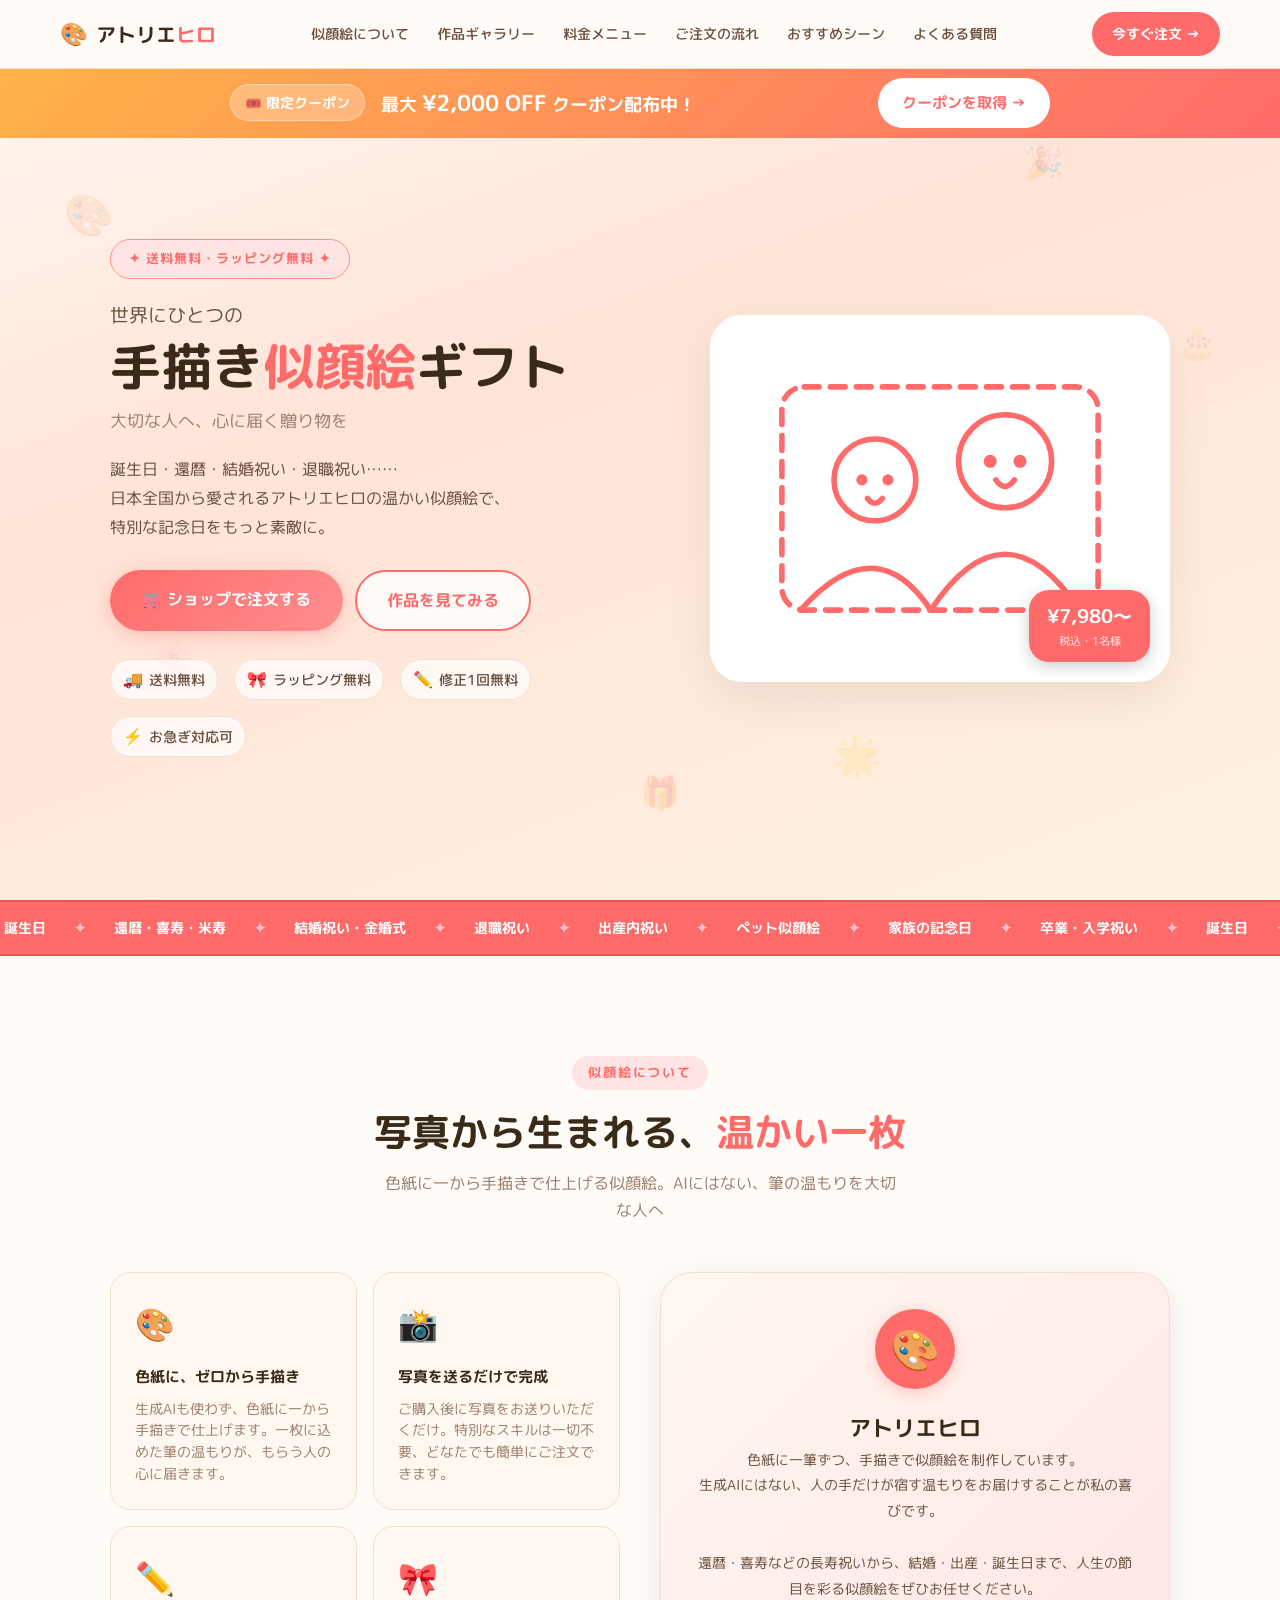
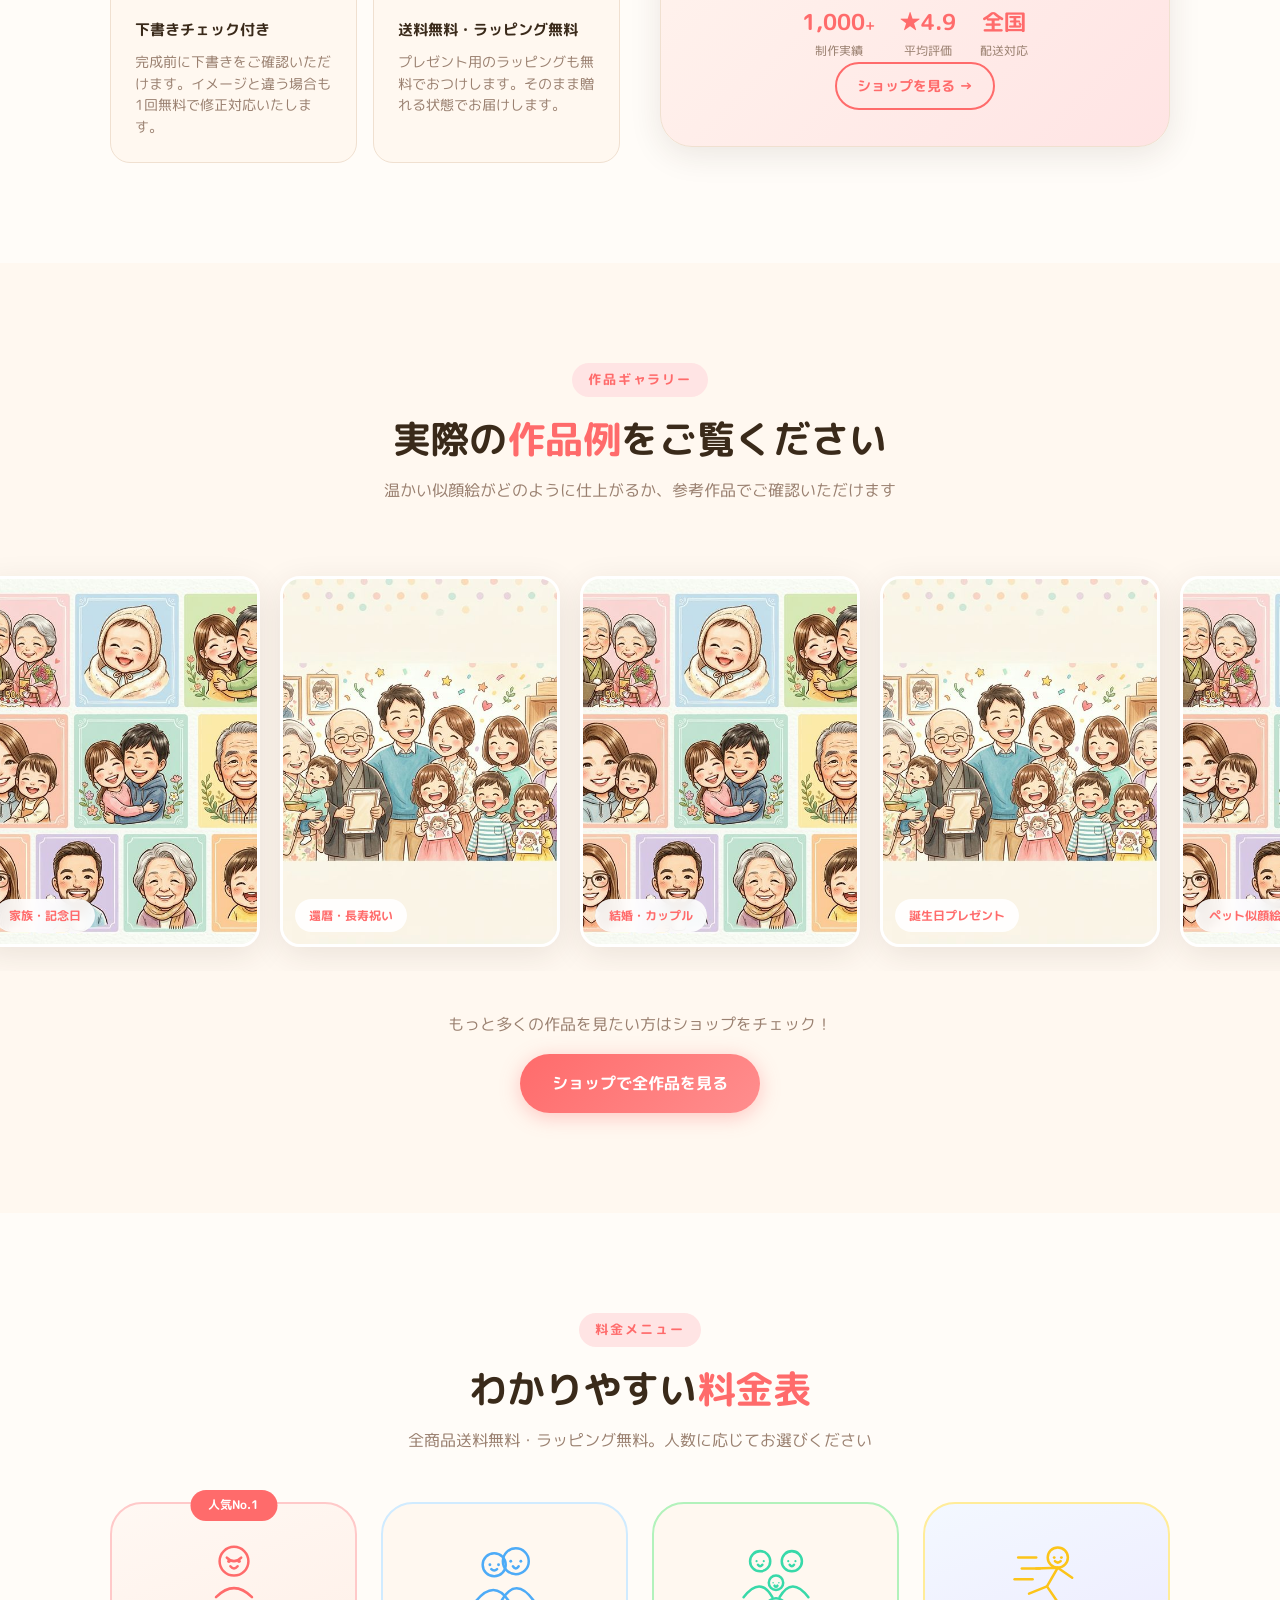
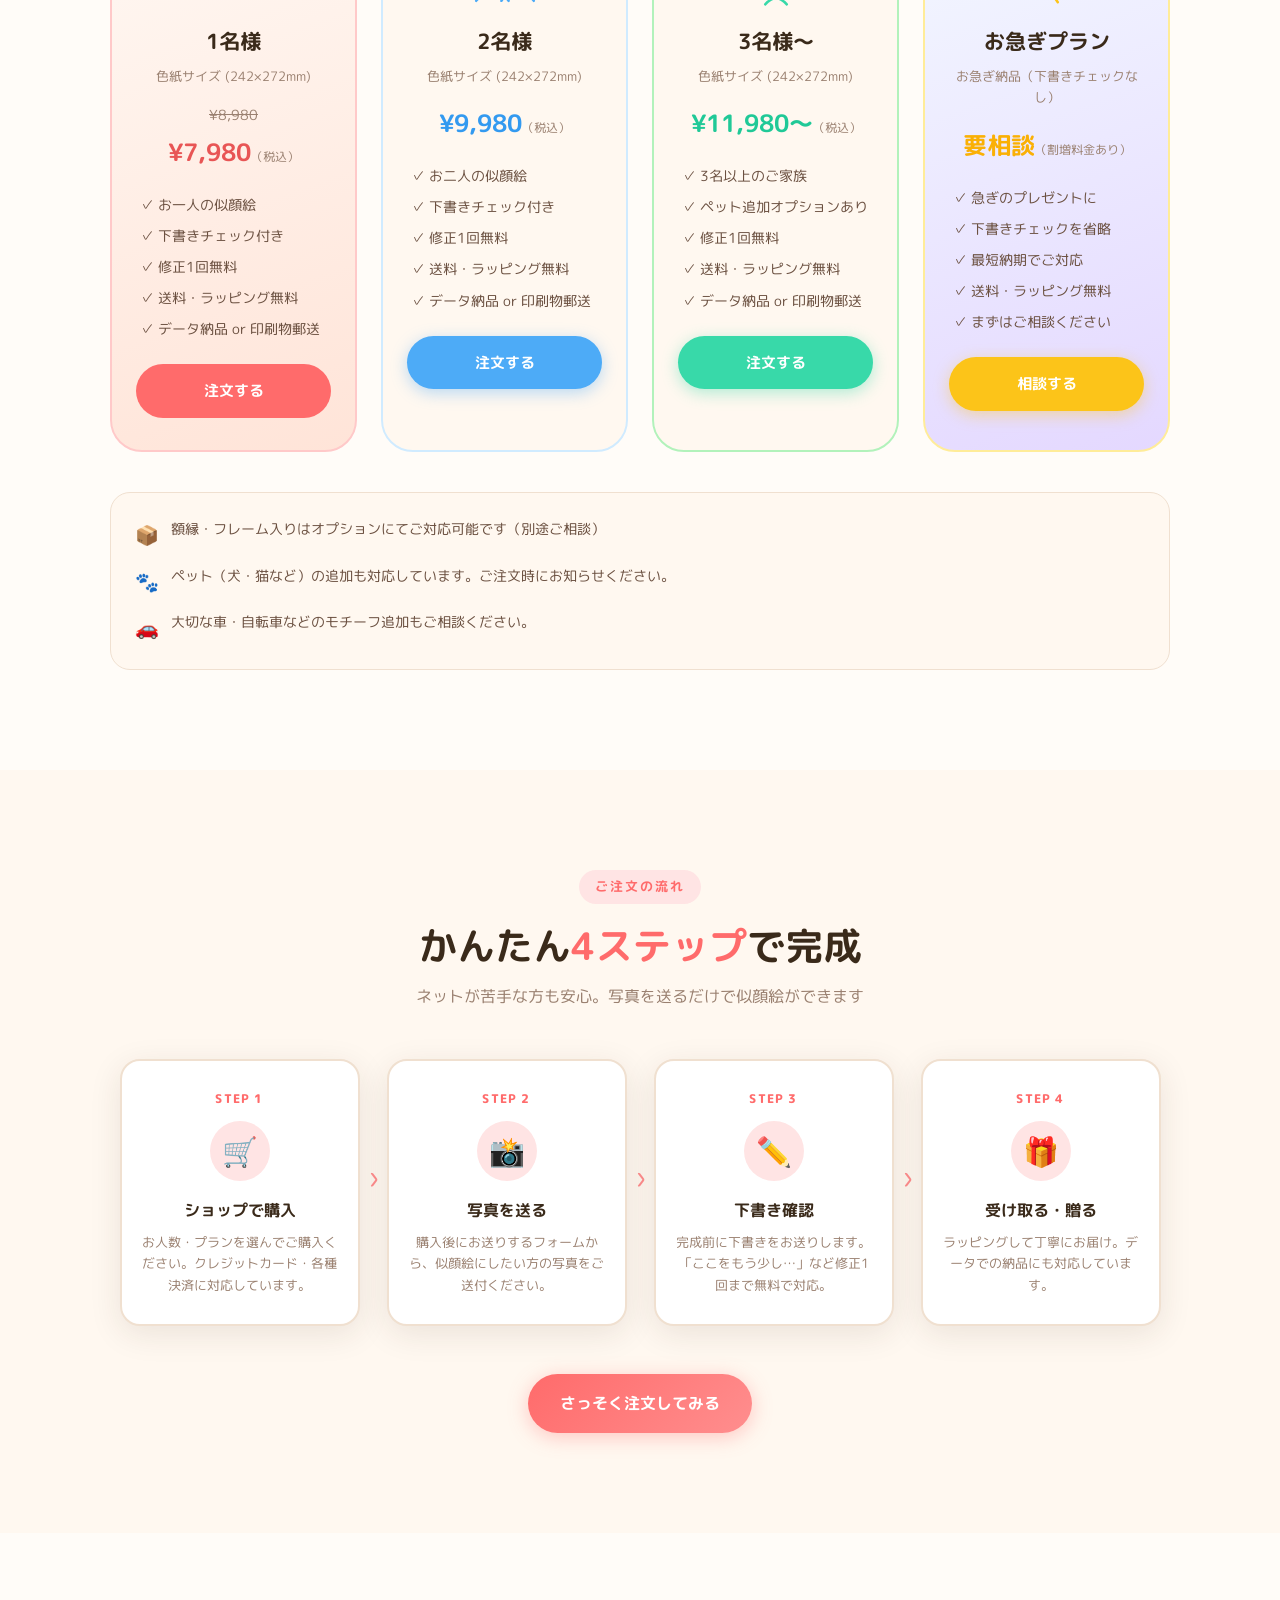
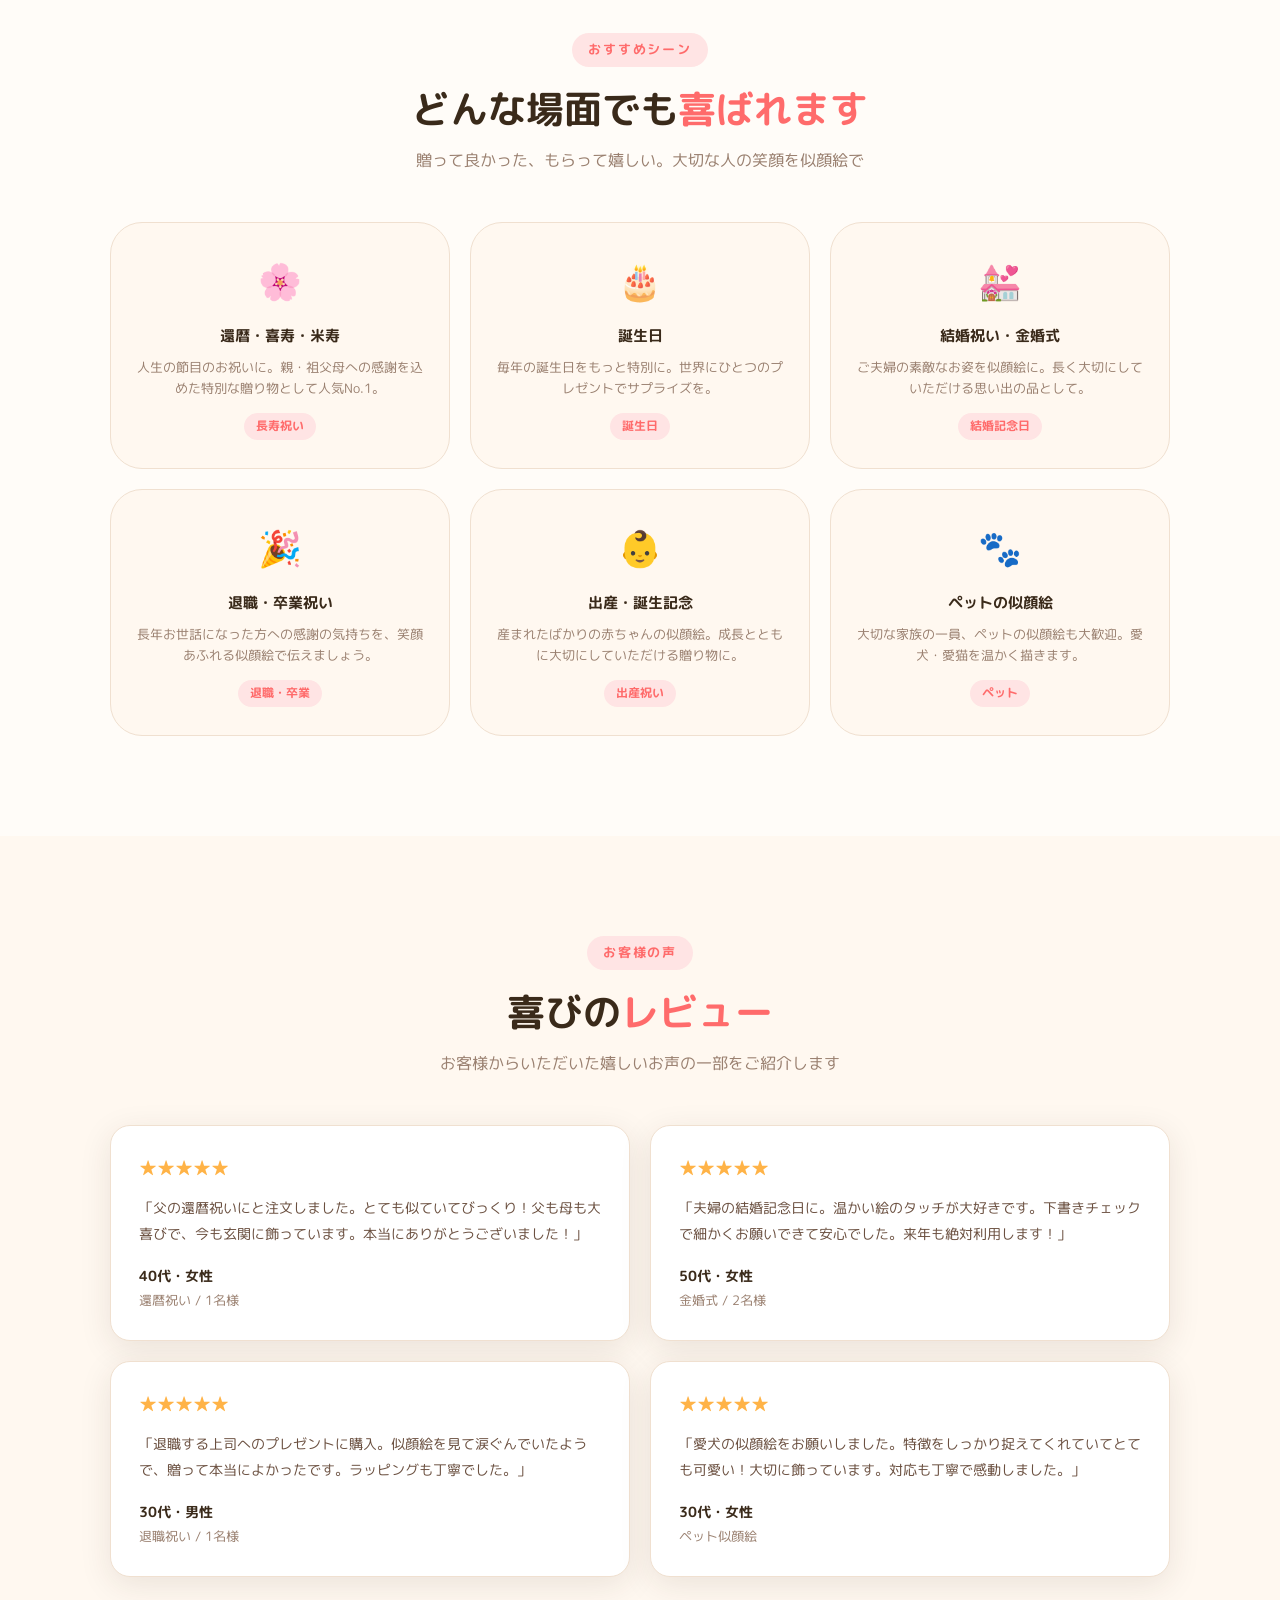
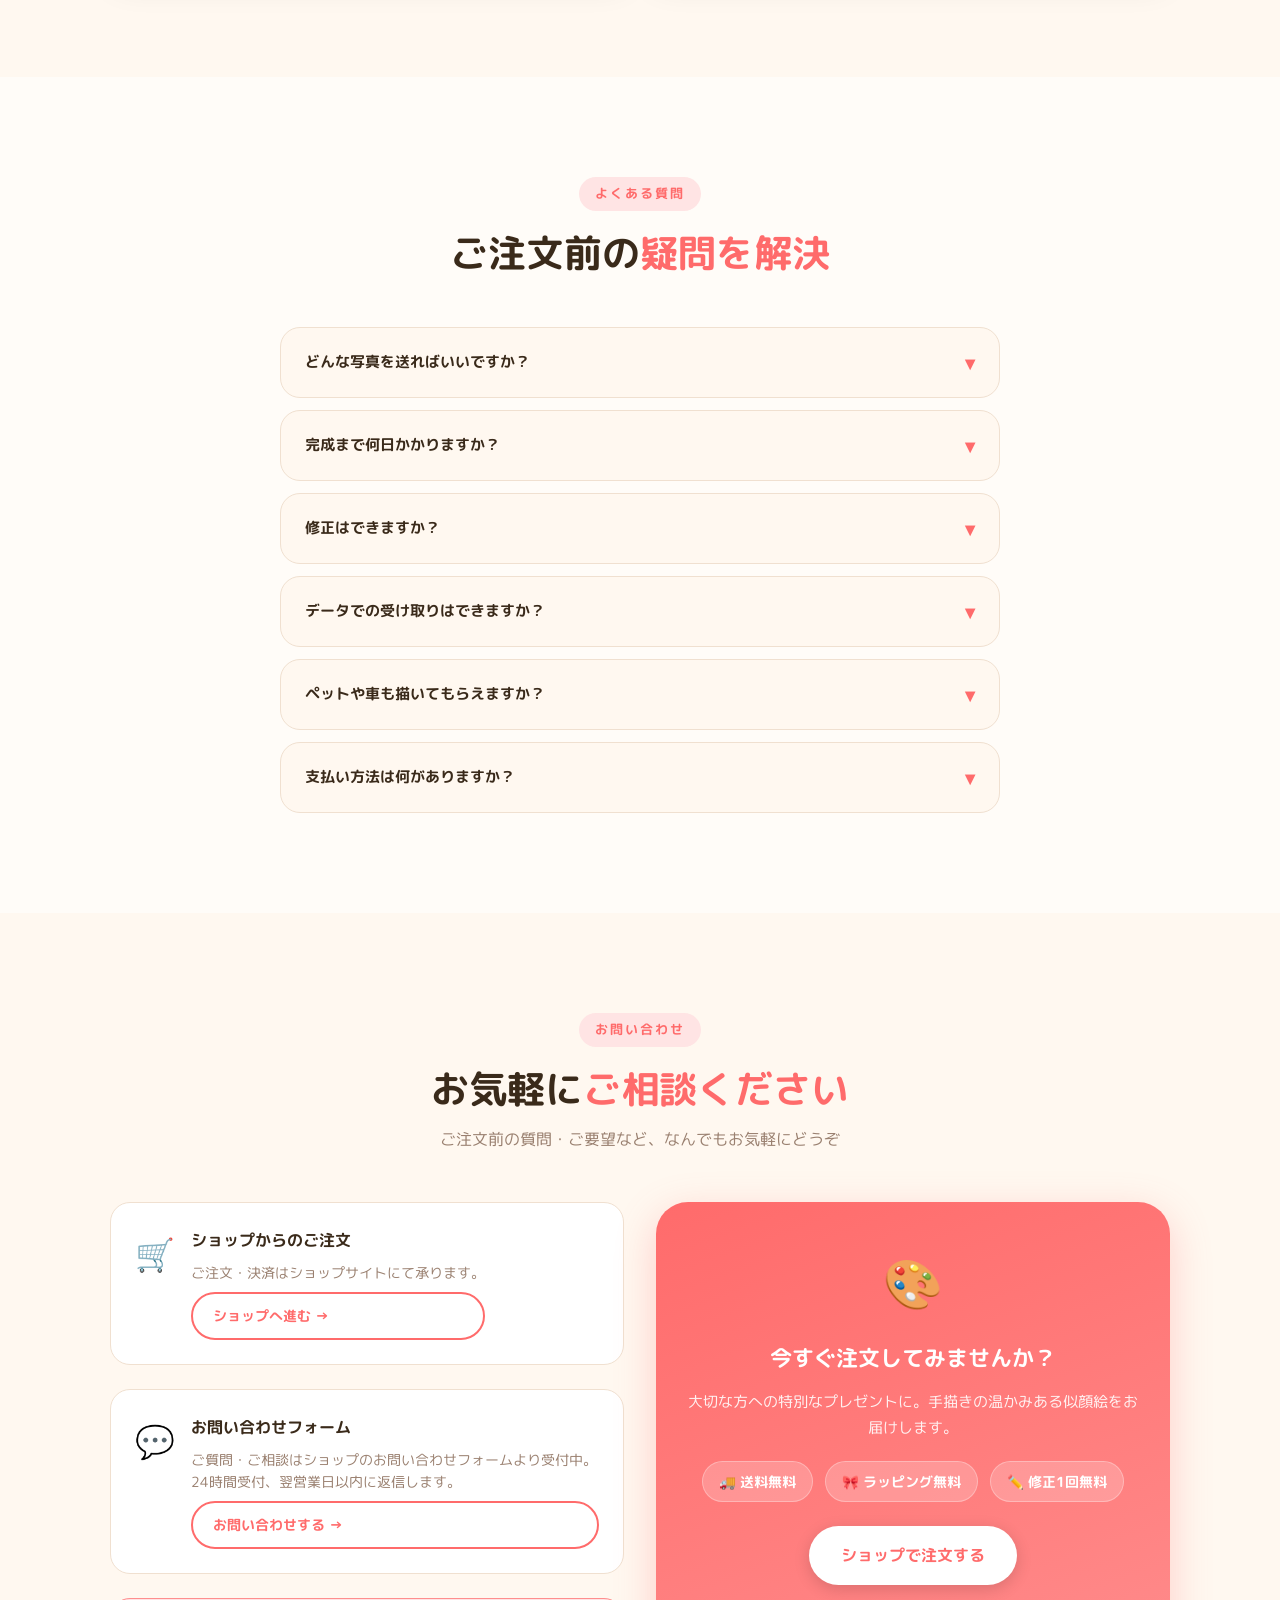
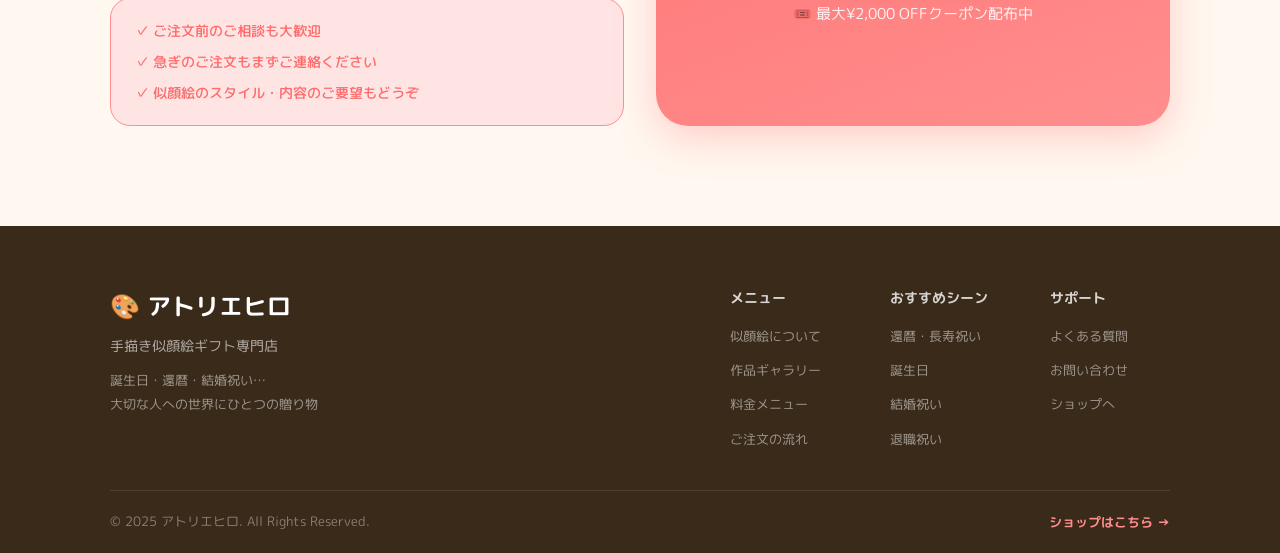
==== index.html @ fe124913 "Add files via upload" ====
<!DOCTYPE html>
<html lang="ja">

<head>
    <meta charset="UTF-8" />
    <meta name="viewport" content="width=device-width, initial-scale=1.0" />
    <title>アトリエヒロ | 似顔絵ギフト専門店 — 誕生日・還暦・結婚祝いに</title>
    <meta name="description"
        content="アトリエヒロは、色紙に一から手描きで仕上げる似顔絵専門店です。生成AIにはない筆の温もりを込めたオーダーメイド作品を。誕生日・還暦・結婚祝い・退職祝いなど大切な方への贈り物に。送料無料・ラッピング無料。" />
    <meta name="keywords" content="似顔絵,ギフト,プレゼント,誕生日,還暦,結婚祝い,退職祝い,オーダーメイド,アトリエヒロ" />
    <link rel="preconnect" href="https://fonts.googleapis.com" />
    <link rel="preconnect" href="https://fonts.gstatic.com" crossorigin />
    <link
        href="https://fonts.googleapis.com/css2?family=M+PLUS+Rounded+1c:wght@300;400;500;700;800&display=swap"
        rel="stylesheet" />
    <link rel="stylesheet" href="style.css" />
</head>

<body>

    <!-- ===== LOADING ===== -->
    <div class="loading-screen" id="loadingScreen">
        <div class="loading-inner">
            <div class="loading-icon">🎨</div>
            <div class="loading-title">アトリエヒロ</div>
            <div class="loading-bar-wrap">
                <div class="loading-bar-fill" id="loadingFill"></div>
            </div>
        </div>
    </div>

    <!-- ===== HEADER ===== -->
    <header class="site-header" id="siteHeader">
        <div class="header-inner">
            <a href="#top" class="logo">
                <span class="logo-icon">🎨</span>
                <span class="logo-text">アトリエ<span class="logo-accent">ヒロ</span></span>
            </a>
            <nav class="nav-links" id="navLinks">
                <a href="#about" class="nav-link">似顔絵について</a>
                <a href="#samples" class="nav-link">作品ギャラリー</a>
                <a href="#menu" class="nav-link">料金メニュー</a>
                <a href="#flow" class="nav-link">ご注文の流れ</a>
                <a href="#occasions" class="nav-link">おすすめシーン</a>
                <a href="#faq" class="nav-link">よくある質問</a>
            </nav>
            <a href="https://atelierstore.theshop.jp/" class="header-order-btn" target="_blank" rel="noopener">
                今すぐ注文 →
            </a>
            <button class="hamburger" id="hamburger" aria-label="メニューを開く">
                <span></span><span></span><span></span>
            </button>
        </div>
    </header>

    <!-- ===== COUPON BANNER ===== -->
    <div class="coupon-banner">
        <div class="coupon-inner">
            <div class="coupon-left">
                <span class="coupon-tag">🎟️ 限定クーポン</span>
                <span class="coupon-text">最大 <strong>¥2,000 OFF</strong><span class="coupon-pc"> クーポン配布中！</span></span>
            </div>
            <a href="https://atelierstore.theshop.jp/" class="coupon-btn" target="_blank" rel="noopener">クーポンを取得 →</a>
        </div>
    </div>

    <!-- MOBILE MENU -->
    <div class="mobile-menu" id="mobileMenu">
        <button class="mobile-close" id="mobileClose" aria-label="メニューを閉じる">✕</button>
        <nav class="mobile-nav">
            <a href="#about" class="mobile-nav-link">似顔絵について</a>
            <a href="#samples" class="mobile-nav-link">作品ギャラリー</a>
            <a href="#menu" class="mobile-nav-link">料金メニュー</a>
            <a href="#flow" class="mobile-nav-link">ご注文の流れ</a>
            <a href="#occasions" class="mobile-nav-link">おすすめシーン</a>
            <a href="#faq" class="mobile-nav-link">よくある質問</a>
        </nav>
        <a href="https://atelierstore.theshop.jp/" class="mobile-order-btn" target="_blank">🛒 今すぐ注文する</a>
    </div>

    <!-- ===== HERO ===== -->
    <section class="hero" id="top">
        <div class="hero-bg-art" aria-hidden="true">
            <span class="bubble b1">🎨</span>
            <span class="bubble b2">🌸</span>
            <span class="bubble b3">🎉</span>
            <span class="bubble b4">⭐</span>
            <span class="bubble b5">🎁</span>
            <span class="bubble b6">💕</span>
            <span class="bubble b7">🌟</span>
            <span class="bubble b8">🎂</span>
        </div>
        <div class="hero-content">
            <div class="hero-badge animate-in" style="--delay:0.1s">✦ 送料無料・ラッピング無料 ✦</div>
            <h1 class="hero-title animate-in" style="--delay:0.2s">
                <span class="hero-title-sub">世界にひとつの</span>
                <span class="hero-title-main">手描き<em>似顔絵</em>ギフト</span>
                <span class="hero-title-tag">大切な人へ、心に届く贈り物を</span>
            </h1>
            <p class="hero-desc animate-in" style="--delay:0.35s">
                誕生日・還暦・結婚祝い・退職祝い……<br />
                日本全国から愛されるアトリエヒロの温かい似顔絵で、<br class="pc-only" />
                特別な記念日をもっと素敵に。
            </p>
            <div class="hero-ctas animate-in" style="--delay:0.45s">
                <a href="https://atelierstore.theshop.jp/" class="btn-main" target="_blank" rel="noopener">
                    🛒 ショップで注文する
                </a>
                <a href="#samples" class="btn-sub">作品を見てみる</a>
            </div>
            <div class="hero-trust animate-in" style="--delay:0.55s">
                <div class="trust-item">
                    <span class="trust-icon">🚚</span>
                    <span>送料無料</span>
                </div>
                <div class="trust-item">
                    <span class="trust-icon">🎀</span>
                    <span>ラッピング無料</span>
                </div>
                <div class="trust-item">
                    <span class="trust-icon">✏️</span>
                    <span>修正1回無料</span>
                </div>
                <div class="trust-item">
                    <span class="trust-icon">⚡</span>
                    <span>お急ぎ対応可</span>
                </div>
            </div>
        </div>
        <div class="hero-image animate-in" style="--delay:0.3s">
            <div class="hero-img-frame"
                style="background:#fff; border-radius:32px; padding:40px; box-shadow:0 16px 48px rgba(0,0,0,0.08); display:flex; align-items:center; justify-content:center; color:#FF6B6B;">
                <svg viewBox="0 0 200 150" class="line-art" style="width:100%; height:auto; stroke-width:3;">
                    <rect x="15" y="15" width="170" height="120" rx="12" stroke-dasharray="8 6" fill="none" />
                    <circle cx="65" cy="65" r="22" />
                    <path d="M 25 135 Q 65 90 95 135" />
                    <circle cx="58" cy="65" r="3" fill="currentColor" stroke="none" />
                    <circle cx="72" cy="65" r="3" fill="currentColor" stroke="none" />
                    <path d="M 61 75 Q 65 80 69 75" />
                    <circle cx="135" cy="55" r="25" />
                    <path d="M 95 135 Q 135 75 175 135" />
                    <circle cx="127" cy="55" r="3.5" fill="currentColor" stroke="none" />
                    <circle cx="143" cy="55" r="3.5" fill="currentColor" stroke="none" />
                    <path d="M 130 65 Q 135 72 140 65" />
                </svg>
                <div class="hero-img-badge">
                    <span class="badge-num">¥7,980〜</span>
                    <span class="badge-txt">税込・1名様</span>
                </div>
            </div>
        </div>
    </section>

    <!-- ===== SCROLL TICKER ===== -->
    <div class="ticker-wrap" aria-hidden="true">
        <div class="ticker-track">
            <span>誕生日</span><span class="sep">✦</span>
            <span>還暦・喜寿・米寿</span><span class="sep">✦</span>
            <span>結婚祝い・金婚式</span><span class="sep">✦</span>
            <span>退職祝い</span><span class="sep">✦</span>
            <span>出産内祝い</span><span class="sep">✦</span>
            <span>ペット似顔絵</span><span class="sep">✦</span>
            <span>家族の記念日</span><span class="sep">✦</span>
            <span>卒業・入学祝い</span><span class="sep">✦</span>
            <span>誕生日</span><span class="sep">✦</span>
            <span>還暦・喜寿・米寿</span><span class="sep">✦</span>
            <span>結婚祝い・金婚式</span><span class="sep">✦</span>
            <span>退職祝い</span><span class="sep">✦</span>
            <span>出産内祝い</span><span class="sep">✦</span>
            <span>ペット似顔絵</span><span class="sep">✦</span>
            <span>家族の記念日</span><span class="sep">✦</span>
            <span>卒業・入学祝い</span><span class="sep">✦</span>
        </div>
    </div>

    <!-- ===== ABOUT ===== -->
    <section class="about-section" id="about">
        <div class="container">
            <div class="section-header" data-reveal>
                <div class="section-label">似顔絵について</div>
                <h2 class="section-title">写真から生まれる、<br class="sp-br"><em>温かい一枚</em></h2>
                <p class="section-sub">色紙に一から手描きで仕上げる似顔絵。AIにはない、筆の温もりを大切な人へ</p>
            </div>
            <div class="about-grid">
                <div class="about-features" data-reveal>
                    <div class="feature-card">
                        <div class="feature-icon-wrap">🎨</div>
                        <h3>色紙に、ゼロから手描き</h3>
                        <p>生成AIも使わず、色紙に一から手描きで仕上げます。一枚に込めた筆の温もりが、もらう人の心に届きます。</p>
                    </div>
                    <div class="feature-card">
                        <div class="feature-icon-wrap">📸</div>
                        <h3>写真を送るだけで完成</h3>
                        <p>ご購入後に写真をお送りいただくだけ。特別なスキルは一切不要、どなたでも簡単にご注文できます。</p>
                    </div>
                    <div class="feature-card">
                        <div class="feature-icon-wrap">✏️</div>
                        <h3>下書きチェック付き</h3>
                        <p>完成前に下書きをご確認いただけます。イメージと違う場合も1回無料で修正対応いたします。</p>
                    </div>
                    <div class="feature-card">
                        <div class="feature-icon-wrap">🎀</div>
                        <h3>送料無料・ラッピング無料</h3>
                        <p>プレゼント用のラッピングも無料でおつけします。そのまま贈れる状態でお届けします。</p>
                    </div>
                </div>
                <div class="about-artist" data-reveal>
                    <div class="artist-card">
                        <div class="artist-avatar">🎨</div>
                        <div class="artist-info">
                            <h3 class="artist-name">アトリエヒロ</h3>
                            <p class="artist-desc">
                                色紙に一筆ずつ、手描きで似顔絵を制作しています。<br>
                                生成AIにはない、人の手だけが宿す温もりをお届けすることが私の喜びです。<br><br>
                                還暦・喜寿などの長寿祝いから、結婚・出産・誕生日まで、人生の節目を彩る似顔絵をぜひお任せください。
                            </p>
                            <div class="artist-stats">
                                <div class="astat">
                                    <span class="astat-n">1,000<small>+</small></span>
                                    <span class="astat-l">制作実績</span>
                                </div>
                                <div class="astat">
                                    <span class="astat-n">★4.9</span>
                                    <span class="astat-l">平均評価</span>
                                </div>
                                <div class="astat">
                                    <span class="astat-n">全国</span>
                                    <span class="astat-l">配送対応</span>
                                </div>
                            </div>
                            <a href="https://atelierstore.theshop.jp/" class="btn-outline" target="_blank"
                                rel="noopener">ショップを見る →</a>
                        </div>
                    </div>
                </div>
            </div>
        </div>
    </section>

    <!-- ===== GALLERY / SAMPLES ===== -->
    <section class="samples-section" id="samples">
        <div class="container">
            <div class="section-header" data-reveal>
                <div class="section-label">作品ギャラリー</div>
                <h2 class="section-title">実際の<em>作品例</em>をご覧ください</h2>
                <p class="section-sub">温かい似顔絵がどのように仕上がるか、参考作品でご確認いただけます</p>
            </div>
        </div>
        <div class="gallery-scroll-wrap">
            <div class="gallery-scroll" id="galleryScroll">
                <div class="gallery-card">
                    <img src="portrait_samples.png" alt="似顔絵作品例 – ご家族" loading="lazy" />
                    <div class="gallery-tag">家族・記念日</div>
                </div>
                <div class="gallery-card">
                    <img src="hero_img.png" alt="似顔絵作品例 – 長寿祝い" loading="lazy" />
                    <div class="gallery-tag">還暦・長寿祝い</div>
                </div>
                <div class="gallery-card">
                    <img src="portrait_samples.png" alt="似顔絵作品例 – カップル" loading="lazy" />
                    <div class="gallery-tag">結婚・カップル</div>
                </div>
                <div class="gallery-card">
                    <img src="hero_img.png" alt="似顔絵作品例 – 誕生日" loading="lazy" />
                    <div class="gallery-tag">誕生日プレゼント</div>
                </div>
                <div class="gallery-card">
                    <img src="portrait_samples.png" alt="似顔絵作品例 – ペット" loading="lazy" />
                    <div class="gallery-tag">ペット似顔絵</div>
                </div>
            </div>
        </div>
        <div class="gallery-cta" data-reveal>
            <p>もっと多くの作品を見たい方はショップをチェック！</p>
            <a href="https://atelierstore.theshop.jp/" class="btn-main" target="_blank" rel="noopener">ショップで全作品を見る</a>
        </div>
    </section>

    <!-- ===== MENU / PRICING ===== -->
    <section class="menu-section" id="menu">
        <div class="container">
            <div class="section-header" data-reveal>
                <div class="section-label">料金メニュー</div>
                <h2 class="section-title">わかりやすい<em>料金表</em></h2>
                <p class="section-sub">全商品送料無料・ラッピング無料。人数に応じてお選びください</p>
            </div>

            <div class="menu-grid" data-reveal>

                <div class="menu-card menu-card--popular menu-card--1">
                    <div class="menu-pop-badge">人気No.1</div>
                    <div class="menu-icon">
                        <svg viewBox="0 0 100 100" class="line-art">
                            <circle cx="50" cy="35" r="20" />
                            <path d="M 25 85 Q 50 60 75 85" />
                            <path d="M 40 30 Q 50 40 60 30" />
                            <circle cx="43" cy="35" r="2.5" fill="currentColor" stroke="none" />
                            <circle cx="57" cy="35" r="2.5" fill="currentColor" stroke="none" />
                            <path d="M 45 42 Q 50 48 55 42" />
                        </svg>
                    </div>
                    <h3 class="menu-title">1名様</h3>
                    <div class="menu-size">色紙サイズ (242×272mm)</div>
                    <div class="menu-price">
                        <span class="menu-price-regular">¥8,980</span>
                        <span class="menu-price-sale">¥7,980<small>（税込）</small></span>
                    </div>
                    <ul class="menu-list">
                        <li>✓ お一人の似顔絵</li>
                        <li>✓ 下書きチェック付き</li>
                        <li>✓ 修正1回無料</li>
                        <li>✓ 送料・ラッピング無料</li>
                        <li>✓ データ納品 or 印刷物郵送</li>
                    </ul>
                    <a href="https://atelierstore.theshop.jp/" class="btn-menu-order" target="_blank"
                        rel="noopener">注文する</a>
                </div>

                <div class="menu-card menu-card--2">
                    <div class="menu-icon">
                        <svg viewBox="0 0 100 100" class="line-art">
                            <circle cx="35" cy="40" r="16" />
                            <path d="M 10 90 Q 35 60 55 90" />
                            <circle cx="29" cy="40" r="2" fill="currentColor" stroke="none" />
                            <circle cx="41" cy="40" r="2" fill="currentColor" stroke="none" />
                            <path d="M 31 46 Q 35 50 39 46" />
                            <circle cx="65" cy="35" r="18" />
                            <path d="M 45 90 Q 65 55 90 90" />
                            <circle cx="58" cy="35" r="2" fill="currentColor" stroke="none" />
                            <circle cx="72" cy="35" r="2" fill="currentColor" stroke="none" />
                            <path d="M 61 42 Q 65 48 69 42" />
                        </svg>
                    </div>
                    <h3 class="menu-title">2名様</h3>
                    <div class="menu-size">色紙サイズ (242×272mm)</div>
                    <div class="menu-price">
                        <span class="menu-price-sale">¥9,980<small>（税込）</small></span>
                    </div>
                    <ul class="menu-list">
                        <li>✓ お二人の似顔絵</li>
                        <li>✓ 下書きチェック付き</li>
                        <li>✓ 修正1回無料</li>
                        <li>✓ 送料・ラッピング無料</li>
                        <li>✓ データ納品 or 印刷物郵送</li>
                    </ul>
                    <a href="https://atelierstore.theshop.jp/" class="btn-menu-order" target="_blank"
                        rel="noopener">注文する</a>
                </div>

                <div class="menu-card menu-card--3">
                    <div class="menu-icon">
                        <svg viewBox="0 0 100 100" class="line-art">
                            <circle cx="28" cy="35" r="14" />
                            <path d="M 5 85 Q 28 55 45 85" />
                            <circle cx="23" cy="35" r="1.5" fill="currentColor" stroke="none" />
                            <circle cx="33" cy="35" r="1.5" fill="currentColor" stroke="none" />
                            <path d="M 25 40 Q 28 44 31 40" />
                            <circle cx="72" cy="35" r="14" />
                            <path d="M 55 85 Q 72 55 95 85" />
                            <circle cx="67" cy="35" r="1.5" fill="currentColor" stroke="none" />
                            <circle cx="77" cy="35" r="1.5" fill="currentColor" stroke="none" />
                            <path d="M 69 40 Q 72 44 75 40" />
                            <circle cx="50" cy="65" r="10" />
                            <path d="M 35 95 Q 50 78 65 95" />
                            <circle cx="46" cy="65" r="1" fill="currentColor" stroke="none" />
                            <circle cx="54" cy="65" r="1" fill="currentColor" stroke="none" />
                            <path d="M 48 69 Q 50 72 52 69" />
                        </svg>
                    </div>
                    <h3 class="menu-title">3名様〜</h3>
                    <div class="menu-size">色紙サイズ (242×272mm)</div>
                    <div class="menu-price">
                        <span class="menu-price-sale">¥11,980〜<small>（税込）</small></span>
                    </div>
                    <ul class="menu-list">
                        <li>✓ 3名以上のご家族</li>
                        <li>✓ ペット追加オプションあり</li>
                        <li>✓ 修正1回無料</li>
                        <li>✓ 送料・ラッピング無料</li>
                        <li>✓ データ納品 or 印刷物郵送</li>
                    </ul>
                    <a href="https://atelierstore.theshop.jp/" class="btn-menu-order" target="_blank"
                        rel="noopener">注文する</a>
                </div>

                <div class="menu-card menu-card--special menu-card--4">
                    <div class="menu-icon">
                        <svg viewBox="0 0 100 100" class="line-art">
                            <circle cx="65" cy="30" r="14" />
                            <circle cx="60" cy="30" r="2" fill="currentColor" stroke="none" />
                            <circle cx="70" cy="30" r="2" fill="currentColor" stroke="none" />
                            <path d="M 61 35 Q 65 39 69 35" />
                            <path d="M 65 44 L 50 70 L 65 92" />
                            <path d="M 50 70 L 25 80" />
                            <path d="M 35 45 L 65 44 L 85 58" />
                            <path d="M 10 30 L 35 30" />
                            <path d="M 15 45 L 40 45" />
                            <path d="M 5 60 L 30 60" />
                        </svg>
                    </div>
                    <h3 class="menu-title">お急ぎプラン</h3>
                    <div class="menu-size">お急ぎ納品（下書きチェックなし）</div>
                    <div class="menu-price">
                        <span class="menu-price-sale">要相談<small>（割増料金あり）</small></span>
                    </div>
                    <ul class="menu-list">
                        <li>✓ 急ぎのプレゼントに</li>
                        <li>✓ 下書きチェックを省略</li>
                        <li>✓ 最短納期でご対応</li>
                        <li>✓ 送料・ラッピング無料</li>
                        <li>✓ まずはご相談ください</li>
                    </ul>
                    <a href="#contact" class="btn-menu-order">相談する</a>
                </div>

            </div>

            <div class="menu-note" data-reveal>
                <div class="note-item">
                    <span class="note-icon">📦</span>
                    <span>額縁・フレーム入りはオプションにてご対応可能です（別途ご相談）</span>
                </div>
                <div class="note-item">
                    <span class="note-icon">🐾</span>
                    <span>ペット（犬・猫など）の追加も対応しています。ご注文時にお知らせください。</span>
                </div>
                <div class="note-item">
                    <span class="note-icon">🚗</span>
                    <span>大切な車・自転車などのモチーフ追加もご相談ください。</span>
                </div>
            </div>

        </div>
    </section>

    <!-- ===== FLOW ===== -->
    <section class="flow-section" id="flow">
        <div class="container">
            <div class="section-header" data-reveal>
                <div class="section-label">ご注文の流れ</div>
                <h2 class="section-title">かんたん<em>4ステップ</em>で完成</h2>
                <p class="section-sub">ネットが苦手な方も安心。写真を送るだけで似顔絵ができます</p>
            </div>
            <div class="flow-steps">
                <div class="flow-step" data-reveal>
                    <div class="flow-num">STEP 1</div>
                    <div class="flow-icon-wrap">🛒</div>
                    <h3>ショップで購入</h3>
                    <p>お人数・プランを選んでご購入ください。クレジットカード・各種決済に対応しています。</p>
                </div>
                <div class="flow-arrow" aria-hidden="true">›</div>
                <div class="flow-step" data-reveal>
                    <div class="flow-num">STEP 2</div>
                    <div class="flow-icon-wrap">📸</div>
                    <h3>写真を送る</h3>
                    <p>購入後にお送りするフォームから、似顔絵にしたい方の写真をご送付ください。</p>
                </div>
                <div class="flow-arrow" aria-hidden="true">›</div>
                <div class="flow-step" data-reveal>
                    <div class="flow-num">STEP 3</div>
                    <div class="flow-icon-wrap">✏️</div>
                    <h3>下書き確認</h3>
                    <p>完成前に下書きをお送りします。「ここをもう少し…」など修正1回まで無料で対応。</p>
                </div>
                <div class="flow-arrow" aria-hidden="true">›</div>
                <div class="flow-step" data-reveal>
                    <div class="flow-num">STEP 4</div>
                    <div class="flow-icon-wrap">🎁</div>
                    <h3>受け取る・贈る</h3>
                    <p>ラッピングして丁寧にお届け。データでの納品にも対応しています。</p>
                </div>
            </div>
            <div class="flow-cta" data-reveal>
                <a href="https://atelierstore.theshop.jp/" class="btn-main" target="_blank"
                    rel="noopener">さっそく注文してみる</a>
            </div>
        </div>
    </section>

    <!-- ===== OCCASIONS ===== -->
    <section class="occasions-section" id="occasions">
        <div class="container">
            <div class="section-header" data-reveal>
                <div class="section-label">おすすめシーン</div>
                <h2 class="section-title">どんな場面でも<em>喜ばれます</em></h2>
                <p class="section-sub">贈って良かった、もらって嬉しい。大切な人の笑顔を似顔絵で</p>
            </div>
            <div class="occasions-grid">
                <div class="occasion-card" data-reveal>
                    <div class="occ-emoji">🌸</div>
                    <h3>還暦・喜寿・米寿</h3>
                    <p>人生の節目のお祝いに。親・祖父母への感謝を込めた特別な贈り物として人気No.1。</p>
                    <span class="occ-tag">長寿祝い</span>
                </div>
                <div class="occasion-card" data-reveal>
                    <div class="occ-emoji">🎂</div>
                    <h3>誕生日</h3>
                    <p>毎年の誕生日をもっと特別に。世界にひとつのプレゼントでサプライズを。</p>
                    <span class="occ-tag">誕生日</span>
                </div>
                <div class="occasion-card" data-reveal>
                    <div class="occ-emoji">💒</div>
                    <h3>結婚祝い・金婚式</h3>
                    <p>ご夫婦の素敵なお姿を似顔絵に。長く大切にしていただける思い出の品として。</p>
                    <span class="occ-tag">結婚記念日</span>
                </div>
                <div class="occasion-card" data-reveal>
                    <div class="occ-emoji">🎉</div>
                    <h3>退職・卒業祝い</h3>
                    <p>長年お世話になった方への感謝の気持ちを、笑顔あふれる似顔絵で伝えましょう。</p>
                    <span class="occ-tag">退職・卒業</span>
                </div>
                <div class="occasion-card" data-reveal>
                    <div class="occ-emoji">👶</div>
                    <h3>出産・誕生記念</h3>
                    <p>産まれたばかりの赤ちゃんの似顔絵。成長とともに大切にしていただける贈り物に。</p>
                    <span class="occ-tag">出産祝い</span>
                </div>
                <div class="occasion-card" data-reveal>
                    <div class="occ-emoji">🐾</div>
                    <h3>ペットの似顔絵</h3>
                    <p>大切な家族の一員、ペットの似顔絵も大歓迎。愛犬・愛猫を温かく描きます。</p>
                    <span class="occ-tag">ペット</span>
                </div>
            </div>
        </div>
    </section>

    <!-- ===== TESTIMONIALS ===== -->
    <section class="reviews-section" id="reviews">
        <div class="container">
            <div class="section-header" data-reveal>
                <div class="section-label">お客様の声</div>
                <h2 class="section-title">喜びの<em>レビュー</em></h2>
                <p class="section-sub">お客様からいただいた嬉しいお声の一部をご紹介します</p>
            </div>
            <div class="reviews-grid">
                <div class="review-card" data-reveal>
                    <div class="review-stars">★★★★★</div>
                    <p class="review-text">「父の還暦祝いにと注文しました。とても似ていてびっくり！父も母も大喜びで、今も玄関に飾っています。本当にありがとうございました！」</p>
                    <div class="review-meta">
                        <strong>40代・女性</strong>
                        <span>還暦祝い / 1名様</span>
                    </div>
                </div>
                <div class="review-card" data-reveal>
                    <div class="review-stars">★★★★★</div>
                    <p class="review-text">「夫婦の結婚記念日に。温かい絵のタッチが大好きです。下書きチェックで細かくお願いできて安心でした。来年も絶対利用します！」</p>
                    <div class="review-meta">
                        <strong>50代・女性</strong>
                        <span>金婚式 / 2名様</span>
                    </div>
                </div>
                <div class="review-card" data-reveal>
                    <div class="review-stars">★★★★★</div>
                    <p class="review-text">「退職する上司へのプレゼントに購入。似顔絵を見て涙ぐんでいたようで、贈って本当によかったです。ラッピングも丁寧でした。」</p>
                    <div class="review-meta">
                        <strong>30代・男性</strong>
                        <span>退職祝い / 1名様</span>
                    </div>
                </div>
                <div class="review-card" data-reveal>
                    <div class="review-stars">★★★★★</div>
                    <p class="review-text">「愛犬の似顔絵をお願いしました。特徴をしっかり捉えてくれていてとても可愛い！大切に飾っています。対応も丁寧で感動しました。」</p>
                    <div class="review-meta">
                        <strong>30代・女性</strong>
                        <span>ペット似顔絵</span>
                    </div>
                </div>
            </div>
        </div>
    </section>

    <!-- ===== FAQ ===== -->
    <section class="faq-section" id="faq">
        <div class="container">
            <div class="section-header" data-reveal>
                <div class="section-label">よくある質問</div>
                <h2 class="section-title">ご注文前の<em>疑問を解決</em></h2>
            </div>
            <div class="faq-list" data-reveal>

                <div class="faq-item" id="faqItem1">
                    <button class="faq-question" aria-expanded="false" aria-controls="faqAns1"
                        onclick="toggleFAQ('faqItem1')">
                        <span>どんな写真を送ればいいですか？</span>
                        <span class="faq-arrow">▾</span>
                    </button>
                    <div class="faq-answer" id="faqAns1">
                        顔がはっきり写っている写真をご送付ください。スマートフォンで撮影した写真で構いません。複数枚あるとより似せやすくなります。帽子などで顔が隠れている写真はご遠慮ください。
                    </div>
                </div>

                <div class="faq-item" id="faqItem2">
                    <button class="faq-question" aria-expanded="false" aria-controls="faqAns2"
                        onclick="toggleFAQ('faqItem2')">
                        <span>完成まで何日かかりますか？</span>
                        <span class="faq-arrow">▾</span>
                    </button>
                    <div class="faq-answer" id="faqAns2">
                        写真をお送りいただいてから、通常7〜14日程度で納品いたします（込み具合により前後します）。お急ぎプランもございますので、お急ぎの方はご相談ください。
                    </div>
                </div>

                <div class="faq-item" id="faqItem3">
                    <button class="faq-question" aria-expanded="false" aria-controls="faqAns3"
                        onclick="toggleFAQ('faqItem3')">
                        <span>修正はできますか？</span>
                        <span class="faq-arrow">▾</span>
                    </button>
                    <div class="faq-answer" id="faqAns3">
                        はい、下書き段階で1回まで無料で修正いたします。「もう少し笑顔にして」「眼鏡の形を変えて」など、お気軽にお申し付けください。
                    </div>
                </div>

                <div class="faq-item" id="faqItem4">
                    <button class="faq-question" aria-expanded="false" aria-controls="faqAns4"
                        onclick="toggleFAQ('faqItem4')">
                        <span>データでの受け取りはできますか？</span>
                        <span class="faq-arrow">▾</span>
                    </button>
                    <div class="faq-answer" id="faqAns4">
                        はい、デジタルデータ（JPEGまたはPNG）での納品も可能です。印刷物（色紙）の郵送との組み合わせもお選びいただけます。
                    </div>
                </div>

                <div class="faq-item" id="faqItem5">
                    <button class="faq-question" aria-expanded="false" aria-controls="faqAns5"
                        onclick="toggleFAQ('faqItem5')">
                        <span>ペットや車も描いてもらえますか？</span>
                        <span class="faq-arrow">▾</span>
                    </button>
                    <div class="faq-answer" id="faqAns5">
                        はい、大切なペット（犬・猫など）や思い出の車・自転車なども描くことが可能です。ご注文時またはお問い合わせ時にお知らせください。追加料金については内容によりご相談させていただきます。
                    </div>
                </div>

                <div class="faq-item" id="faqItem6">
                    <button class="faq-question" aria-expanded="false" aria-controls="faqAns6"
                        onclick="toggleFAQ('faqItem6')">
                        <span>支払い方法は何がありますか？</span>
                        <span class="faq-arrow">▾</span>
                    </button>
                    <div class="faq-answer" id="faqAns6">
                        クレジットカード（VISA・Mastercard・JCB・AMEX）、PayPay、コンビニ決済、銀行振込など、各種お支払い方法に対応しております。ショップページにてご確認ください。
                    </div>
                </div>

            </div>
        </div>
    </section>

    <!-- ===== CONTACT ===== -->
    <section class="contact-section" id="contact">
        <div class="container">
            <div class="section-header" data-reveal>
                <div class="section-label">お問い合わせ</div>
                <h2 class="section-title">お気軽に<em>ご相談ください</em></h2>
                <p class="section-sub">ご注文前の質問・ご要望など、なんでもお気軽にどうぞ</p>
            </div>
            <div class="contact-grid" data-reveal>
                <div class="contact-info">
                    <div class="contact-method">
                        <div class="cm-icon">🛒</div>
                        <div class="cm-text">
                            <strong>ショップからのご注文</strong>
                            <p>ご注文・決済はショップサイトにて承ります。</p>
                            <a href="https://atelierstore.theshop.jp/" class="btn-outline" target="_blank"
                                rel="noopener">ショップへ進む →</a>
                        </div>
                    </div>
                    <div class="contact-method">
                        <div class="cm-icon">💬</div>
                        <div class="cm-text">
                            <strong>お問い合わせフォーム</strong>
                            <p>ご質問・ご相談はショップのお問い合わせフォームより受付中。24時間受付、翌営業日以内に返信します。</p>
                            <a href="https://atelierstore.theshop.jp/contact" class="btn-outline" target="_blank"
                                rel="noopener">お問い合わせする →</a>
                        </div>
                    </div>
                    <div class="contact-info-note">
                        <p>✓ ご注文前のご相談も大歓迎</p>
                        <p>✓ 急ぎのご注文もまずご連絡ください</p>
                        <p>✓ 似顔絵のスタイル・内容のご要望もどうぞ</p>
                    </div>
                </div>
                <div class="contact-cta-box">
                    <div class="ctabox-icon">🎨</div>
                    <h3>今すぐ注文してみませんか？</h3>
                    <p>大切な方への特別なプレゼントに。手描きの温かみある似顔絵をお届けします。</p>
                    <div class="ctabox-perks">
                        <span>🚚 送料無料</span>
                        <span>🎀 ラッピング無料</span>
                        <span>✏️ 修正1回無料</span>
                    </div>
                    <a href="https://atelierstore.theshop.jp/" class="btn-main" target="_blank"
                        rel="noopener">ショップで注文する</a>
                    <p class="ctabox-coupon">🎟️ 最大¥2,000 OFFクーポン配布中</p>
                </div>
            </div>
        </div>
    </section>

    <!-- ===== FOOTER ===== -->
    <footer class="site-footer">
        <div class="footer-inner">
            <div class="footer-top">
                <div class="footer-brand">
                    <div class="footer-logo">🎨 アトリエヒロ</div>
                    <p class="footer-catch">手描き似顔絵ギフト専門店</p>
                    <p class="footer-desc">誕生日・還暦・結婚祝い…<br />大切な人への世界にひとつの贈り物</p>
                </div>
                <div class="footer-links">
                    <div class="footer-col">
                        <h4>メニュー</h4>
                        <a href="#about">似顔絵について</a>
                        <a href="#samples">作品ギャラリー</a>
                        <a href="#menu">料金メニュー</a>
                        <a href="#flow">ご注文の流れ</a>
                    </div>
                    <div class="footer-col">
                        <h4>おすすめシーン</h4>
                        <a href="#occasions">還暦・長寿祝い</a>
                        <a href="#occasions">誕生日</a>
                        <a href="#occasions">結婚祝い</a>
                        <a href="#occasions">退職祝い</a>
                    </div>
                    <div class="footer-col">
                        <h4>サポート</h4>
                        <a href="#faq">よくある質問</a>
                        <a href="https://atelierstore.theshop.jp/contact" target="_blank">お問い合わせ</a>
                        <a href="https://atelierstore.theshop.jp/" target="_blank">ショップへ</a>
                    </div>
                </div>
            </div>
            <div class="footer-divider"></div>
            <div class="footer-bottom">
                <p>© 2025 アトリエヒロ. All Rights Reserved.</p>
                <a href="https://atelierstore.theshop.jp/" target="_blank" class="footer-shop-link">ショップはこちら →</a>
            </div>
        </div>
    </footer>

    <!-- BACK TO TOP -->
    <button class="back-to-top" id="backToTop" aria-label="ページトップへ戻る">▲</button>

    <script src="script.js"></script>
</body>

</html>
---- style.css ----
/* ============================================================
   ATELIER HIRO — CARICATURE GIFT SHOP
   Style: Warm, Cute, Accessible, Modern
   ============================================================ */

/* ── RESET & BASE ─────────────────────────────────── */
*,
*::before,
*::after {
    box-sizing: border-box;
    margin: 0;
    padding: 0;
}

:root {
    --coral: #FF6B6B;
    --coral-lt: #FF8E8E;
    --coral-dk: #E85555;
    --peach: #FFB347;
    --peach-lt: #FFD08A;
    --cream: #FFF8F0;
    --warm-white: #FFFCF8;
    --soft-pink: #FFE4E4;
    --lavender: #F3E8FF;
    --mint: #E8FFF3;
    --text: #3A2A1A;
    --text-mid: #6B5040;
    --text-lt: #9A8070;
    --border: #F0E0D0;
    --shadow-warm: 0 4px 24px rgba(255, 107, 107, 0.12);
    --shadow-card: 0 8px 32px rgba(58, 42, 26, 0.10);
    --radius-sm: 12px;
    --radius-md: 20px;
    --radius-lg: 32px;
    --radius-pill: 100px;
    font-size: 16px;
}

html {
    scroll-behavior: smooth;
}

body {
    font-family: 'M PLUS Rounded 1c', sans-serif;
    background: var(--warm-white);
    color: var(--text);
    line-height: 1.7;
    overflow-x: hidden;
}

img {
    display: block;
    max-width: 100%;
    height: auto;
}

a {
    text-decoration: none;
    color: inherit;
}

button {
    font-family: inherit;
    cursor: pointer;
    border: none;
    background: none;
}

.container {
    max-width: 1100px;
    margin: 0 auto;
    padding: 0 20px;
}

.pc-only {
    display: none;
}

@media (min-width: 768px) {
    .pc-only {
        display: inline;
    }
}

/* ── LOADING SCREEN ──────────────────────────────── */
.loading-screen {
    position: fixed;
    inset: 0;
    z-index: 9999;
    background: var(--cream);
    display: flex;
    align-items: center;
    justify-content: center;
    transition: opacity 0.6s ease, visibility 0.6s ease;
}

.loading-screen.hidden {
    opacity: 0;
    visibility: hidden;
    pointer-events: none;
}

.loading-inner {
    text-align: center;
}

.loading-icon {
    font-size: 3rem;
    animation: spin 1.5s linear infinite;
    margin-bottom: 0.5rem;
}

@keyframes spin {
    from {
        transform: rotate(0deg);
    }

    to {
        transform: rotate(360deg);
    }
}

.loading-title {
    font-size: 1.8rem;
    font-weight: 700;
    color: var(--coral);
    font-family: 'M PLUS Rounded 1c', sans-serif;
    margin-bottom: 1rem;
}

.loading-bar-wrap {
    width: 200px;
    height: 6px;
    background: var(--border);
    border-radius: 99px;
    overflow: hidden;
    margin: 0 auto;
}

.loading-bar-fill {
    height: 100%;
    width: 0;
    background: linear-gradient(90deg, var(--coral), var(--peach));
    border-radius: 99px;
    transition: width 0.05s linear;
}

/* ── HEADER ──────────────────────────────────────── */
.site-header {
    position: fixed;
    top: 0;
    left: 0;
    right: 0;
    z-index: 100;
    background: rgba(255, 252, 248, 0.92);
    backdrop-filter: blur(12px);
    border-bottom: 1px solid var(--border);
    transition: box-shadow 0.3s;
}

.site-header.scrolled {
    box-shadow: 0 2px 20px rgba(255, 107, 107, 0.15);
}

.header-inner {
    max-width: 1200px;
    margin: 0 auto;
    padding: 0 20px;
    height: 68px;
    display: flex;
    align-items: center;
    gap: 24px;
}

.logo {
    display: flex;
    align-items: center;
    gap: 8px;
    flex-shrink: 0;
}

.logo-icon {
    font-size: 1.4rem;
}

.logo-text {
    font-family: 'M PLUS Rounded 1c', sans-serif;
    font-size: 1.25rem;
    font-weight: 600;
    color: var(--text);
}

.logo-accent {
    color: var(--coral);
}

.nav-links {
    display: none;
}

@media (min-width: 1060px) {
    .nav-links {
        display: flex;
        gap: 4px;
        flex: 1;
        justify-content: center;
    }
}

.nav-link {
    font-size: 0.85rem;
    font-weight: 500;
    color: var(--text-mid);
    padding: 8px 12px;
    border-radius: var(--radius-pill);
    transition: background 0.2s, color 0.2s;
}

.nav-link:hover {
    background: var(--soft-pink);
    color: var(--coral);
}

.header-order-btn {
    display: none;
    background: var(--coral);
    color: #fff;
    font-size: 0.9rem;
    font-weight: 700;
    padding: 10px 20px;
    border-radius: var(--radius-pill);
    flex-shrink: 0;
    transition: background 0.2s, transform 0.2s;
}

.header-order-btn:hover {
    background: var(--coral-dk);
    transform: scale(1.03);
}

@media (min-width: 768px) {
    .header-order-btn {
        display: inline-block;
    }
}

.hamburger {
    display: flex;
    flex-direction: column;
    justify-content: center;
    gap: 5px;
    width: 40px;
    height: 40px;
    padding: 8px;
    border-radius: 8px;
    margin-left: auto;
    transition: background 0.2s;
}

.hamburger:hover {
    background: var(--soft-pink);
}

.hamburger span {
    display: block;
    height: 2px;
    background: var(--text);
    border-radius: 99px;
    transition: all 0.3s;
}

.hamburger.open span:nth-child(1) {
    transform: translateY(7px) rotate(45deg);
}

.hamburger.open span:nth-child(2) {
    opacity: 0;
}

.hamburger.open span:nth-child(3) {
    transform: translateY(-7px) rotate(-45deg);
}

@media (min-width: 1060px) {
    .hamburger {
        display: none;
    }
}

/* ── MOBILE MENU ─────────────────────────────────── */
.mobile-menu {
    position: fixed;
    inset: 0;
    z-index: 99;
    background: var(--cream);
    padding: 100px 32px 40px;
    display: flex;
    flex-direction: column;
    gap: 32px;
    transform: translateX(100%);
    transition: transform 0.35s cubic-bezier(0.4, 0, 0.2, 1);
}

.mobile-menu.open {
    transform: translateX(0);
}

.mobile-close {
    position: absolute;
    top: 20px;
    right: 20px;
    font-size: 1.5rem;
    color: var(--text-mid);
    width: 44px;
    height: 44px;
    display: flex;
    align-items: center;
    justify-content: center;
    border-radius: 50%;
    transition: background 0.2s;
}

.mobile-close:hover {
    background: var(--soft-pink);
}

.mobile-nav {
    display: flex;
    flex-direction: column;
    gap: 4px;
}

.mobile-nav-link {
    font-size: 1.2rem;
    font-weight: 500;
    color: var(--text);
    padding: 14px 16px;
    border-radius: var(--radius-sm);
    border-bottom: 1px solid var(--border);
    transition: background 0.2s, color 0.2s;
}

.mobile-nav-link:hover {
    background: var(--soft-pink);
    color: var(--coral);
}

.mobile-order-btn {
    display: block;
    text-align: center;
    background: var(--coral);
    color: #fff;
    font-size: 1.1rem;
    font-weight: 700;
    padding: 18px 24px;
    border-radius: var(--radius-md);
    transition: background 0.2s, transform 0.2s;
}

.mobile-order-btn:hover {
    background: var(--coral-dk);
    transform: scale(1.02);
}

/* ── ANIMATION HELPERS ───────────────────────────── */
.animate-in {
    opacity: 0;
    transform: translateY(24px);
    animation: fadeUp 0.7s ease forwards;
    animation-delay: var(--delay, 0s);
}

@keyframes fadeUp {
    to {
        opacity: 1;
        transform: translateY(0);
    }
}

[data-reveal] {
    opacity: 0;
    transform: translateY(32px);
    transition: opacity 0.7s ease, transform 0.7s ease;
}

[data-reveal].revealed {
    opacity: 1;
    transform: translateY(0);
}

/* ── BUTTONS ─────────────────────────────────────── */
.btn-main {
    display: inline-block;
    background: linear-gradient(135deg, var(--coral) 0%, var(--coral-lt) 100%);
    color: #fff;
    font-size: 1rem;
    font-weight: 700;
    padding: 16px 32px;
    border-radius: var(--radius-pill);
    box-shadow: 0 4px 20px rgba(255, 107, 107, 0.35);
    transition: transform 0.2s, box-shadow 0.2s;
}

.btn-main:hover {
    transform: translateY(-3px);
    box-shadow: 0 8px 28px rgba(255, 107, 107, 0.45);
}

.btn-main:active {
    transform: translateY(0);
}

.btn-sub {
    display: inline-block;
    background: var(--warm-white);
    color: var(--coral);
    font-size: 1rem;
    font-weight: 600;
    padding: 15px 30px;
    border-radius: var(--radius-pill);
    border: 2px solid var(--coral);
    transition: background 0.2s, transform 0.2s;
}

.btn-sub:hover {
    background: var(--soft-pink);
    transform: translateY(-2px);
}

.btn-outline {
    display: inline-block;
    color: var(--coral);
    font-size: 0.9rem;
    font-weight: 600;
    padding: 10px 20px;
    border-radius: var(--radius-pill);
    border: 2px solid var(--coral);
    transition: background 0.2s;
}

.btn-outline:hover {
    background: var(--soft-pink);
}

/* ── SECTION HEADERS ─────────────────────────────── */
.section-header {
    text-align: center;
    margin-bottom: 48px;
}

.section-label {
    display: inline-block;
    font-size: 0.8rem;
    font-weight: 700;
    letter-spacing: 0.15em;
    color: var(--coral);
    text-transform: uppercase;
    background: var(--soft-pink);
    padding: 6px 16px;
    border-radius: var(--radius-pill);
    margin-bottom: 16px;
}

.section-title {
    font-family: 'M PLUS Rounded 1c', sans-serif;
    font-size: clamp(1.6rem, 4vw, 2.4rem);
    font-weight: 600;
    color: var(--text);
    line-height: 1.35;
    margin-bottom: 12px;
}

.section-title em {
    color: var(--coral);
    font-style: normal;
}

.section-sub {
    font-size: 1rem;
    color: var(--text-lt);
    max-width: 520px;
    margin: 0 auto;
}

/* ── HERO ────────────────────────────────────────── */
.hero {
    min-height: 100svh;
    padding: 156px 20px 60px;
    background: linear-gradient(160deg, #fff8f3 0%, #ffe4d8 40%, #fff1e0 100%);
    display: flex;
    align-items: center;
    justify-content: center;
    gap: 40px;
    flex-wrap: wrap;
    position: relative;
    overflow: hidden;
}

.hero-bg-art {
    position: absolute;
    inset: 0;
    pointer-events: none;
}

.bubble {
    position: absolute;
    font-size: 2rem;
    animation: floatBubble linear infinite;
    opacity: 0.15;
}

.b1 {
    left: 5%;
    top: 20%;
    font-size: 2.5rem;
    animation-duration: 8s;
    animation-delay: 0s;
}

.b2 {
    left: 12%;
    top: 70%;
    animation-duration: 10s;
    animation-delay: 1s;
}

.b3 {
    left: 80%;
    top: 15%;
    animation-duration: 9s;
    animation-delay: 2s;
}

.b4 {
    left: 88%;
    top: 60%;
    animation-duration: 7s;
    animation-delay: 0.5s;
}

.b5 {
    left: 50%;
    top: 85%;
    animation-duration: 11s;
    animation-delay: 3s;
}

.b6 {
    left: 30%;
    top: 10%;
    animation-duration: 8.5s;
    animation-delay: 1.5s;
}

.b7 {
    left: 65%;
    top: 80%;
    font-size: 2.5rem;
    animation-duration: 9.5s;
    animation-delay: 0.8s;
}

.b8 {
    left: 92%;
    top: 35%;
    animation-duration: 7.5s;
    animation-delay: 2.5s;
}

@keyframes floatBubble {
    0% {
        transform: translateY(0) rotate(0deg);
        opacity: 0.12;
    }

    50% {
        opacity: 0.2;
    }

    100% {
        transform: translateY(-40px) rotate(15deg);
        opacity: 0.12;
    }
}

.hero-content {
    flex: 1;
    min-width: 280px;
    max-width: 560px;
    position: relative;
    z-index: 1;
}

.hero-badge {
    display: inline-block;
    background: var(--soft-pink);
    color: var(--coral);
    font-size: 0.8rem;
    font-weight: 700;
    letter-spacing: 0.08em;
    padding: 8px 18px;
    border-radius: var(--radius-pill);
    margin-bottom: 20px;
    border: 1px solid var(--coral-lt);
}

.hero-title {
    margin-bottom: 20px;
}

.hero-title-sub {
    display: block;
    font-size: clamp(1rem, 2.5vw, 1.2rem);
    color: var(--text-mid);
    font-weight: 400;
    margin-bottom: 4px;
}

.hero-title-main {
    display: block;
    font-family: 'M PLUS Rounded 1c', sans-serif;
    font-size: clamp(2rem, 6vw, 3.2rem);
    font-weight: 600;
    line-height: 1.2;
    color: var(--text);
}

.hero-title-main em {
    color: var(--coral);
    font-style: normal;
}

.hero-title-tag {
    display: block;
    font-size: clamp(0.9rem, 2vw, 1.05rem);
    color: var(--text-lt);
    margin-top: 10px;
    font-weight: 400;
}

.hero-desc {
    font-size: 1rem;
    color: var(--text-mid);
    line-height: 1.8;
    margin-bottom: 28px;
}

.hero-ctas {
    display: flex;
    gap: 12px;
    flex-wrap: wrap;
    margin-bottom: 28px;
}

.hero-trust {
    display: flex;
    gap: 16px;
    flex-wrap: wrap;
}

.trust-item {
    display: flex;
    align-items: center;
    gap: 6px;
    font-size: 0.85rem;
    color: var(--text-mid);
    font-weight: 500;
    background: rgba(255, 255, 255, 0.7);
    padding: 6px 12px;
    border-radius: var(--radius-pill);
    border: 1px solid var(--border);
}

.trust-icon {
    font-size: 1rem;
}

.hero-image {
    flex: 1;
    min-width: 260px;
    max-width: 460px;
    position: relative;
    z-index: 1;
}

.hero-img-frame {
    position: relative;
    border-radius: var(--radius-lg);
    overflow: hidden;
    box-shadow: 0 16px 48px rgba(255, 107, 107, 0.2);
    border: 4px solid #fff;
}

.hero-img {
    width: 100%;
    aspect-ratio: 4/3;
    object-fit: cover;
}

.hero-img-badge {
    position: absolute;
    bottom: 16px;
    right: 16px;
    background: var(--coral);
    color: #fff;
    padding: 10px 18px;
    border-radius: var(--radius-md);
    text-align: center;
    box-shadow: 0 4px 16px rgba(0, 0, 0, 0.2);
}

.badge-num {
    display: block;
    font-size: 1.2rem;
    font-weight: 700;
}

.badge-txt {
    display: block;
    font-size: 0.7rem;
    opacity: 0.85;
}

/* ── TICKER / SCROLL BANNER ──────────────────────── */
.ticker-wrap {
    background: var(--coral);
    padding: 14px 0;
    overflow: hidden;
    border-top: 2px solid var(--coral-dk);
    border-bottom: 2px solid var(--coral-dk);
}

.ticker-track {
    display: flex;
    gap: 20px;
    width: max-content;
    animation: ticker 20s linear infinite;
}

.ticker-track span {
    font-size: 0.9rem;
    font-weight: 600;
    color: #fff;
    white-space: nowrap;
    padding: 0 4px;
}

.ticker-track .sep {
    opacity: 0.6;
}

@keyframes ticker {
    from {
        transform: translateX(0);
    }

    to {
        transform: translateX(-50%);
    }
}

/* ── ABOUT ───────────────────────────────────────── */
.about-section {
    padding: 100px 0;
    background: var(--warm-white);
}

.about-grid {
    display: grid;
    grid-template-columns: 1fr;
    gap: 40px;
}

@media (min-width: 900px) {
    .about-grid {
        grid-template-columns: 1fr 1fr;
        align-items: start;
    }
}

.about-features {
    display: grid;
    grid-template-columns: 1fr 1fr;
    gap: 16px;
}

.feature-card {
    background: var(--cream);
    border-radius: var(--radius-md);
    padding: 24px;
    border: 1px solid var(--border);
    transition: transform 0.2s, box-shadow 0.2s;
}

.feature-card:hover {
    transform: translateY(-4px);
    box-shadow: var(--shadow-warm);
}

.feature-icon-wrap {
    font-size: 2rem;
    margin-bottom: 12px;
}

.feature-card h3 {
    font-size: 0.95rem;
    font-weight: 700;
    color: var(--text);
    margin-bottom: 8px;
}

.feature-card p {
    font-size: 0.85rem;
    color: var(--text-lt);
    line-height: 1.6;
}

.artist-card {
    background: linear-gradient(135deg, var(--cream), var(--soft-pink));
    border-radius: var(--radius-lg);
    padding: 36px;
    border: 1px solid var(--border);
    box-shadow: var(--shadow-card);
    display: flex;
    flex-direction: column;
    align-items: center;
    text-align: center;
    gap: 20px;
}

.artist-avatar {
    width: 80px;
    height: 80px;
    border-radius: 50%;
    background: var(--coral);
    font-size: 2.5rem;
    display: flex;
    align-items: center;
    justify-content: center;
    box-shadow: 0 4px 16px rgba(255, 107, 107, 0.3);
}

.artist-name {
    font-family: 'M PLUS Rounded 1c', sans-serif;
    font-size: 1.4rem;
    font-weight: 600;
    color: var(--text);
}

.artist-desc {
    font-size: 0.9rem;
    color: var(--text-mid);
    line-height: 1.8;
}

.artist-stats {
    display: flex;
    gap: 24px;
    justify-content: center;
    flex-wrap: wrap;
}

.astat {
    text-align: center;
}

.astat-n {
    display: block;
    font-size: 1.4rem;
    font-weight: 700;
    color: var(--coral);
}

.astat-n small {
    font-size: 0.9rem;
}

.astat-l {
    display: block;
    font-size: 0.75rem;
    color: var(--text-lt);
}

/* ── GALLERY / SAMPLES ───────────────────────────── */
.samples-section {
    padding: 100px 0;
    background: var(--cream);
    overflow: hidden;
}

.gallery-scroll-wrap {
    position: relative;
    overflow-x: auto;
    margin: 0 -20px;
    padding: 16px 0;
    scrollbar-width: none;
    scroll-snap-type: x mandatory;
    -webkit-overflow-scrolling: touch;
}

.gallery-scroll-wrap::-webkit-scrollbar {
    display: none;
}

.gallery-scroll {
    display: flex;
    gap: 20px;
    padding: 8px 40px;
    width: max-content;
    margin: 0 auto;
}

.gallery-card {
    flex: 0 0 280px;
    scroll-snap-align: start;
    border-radius: var(--radius-md);
    overflow: hidden;
    box-shadow: var(--shadow-card);
    position: relative;
    border: 3px solid #fff;
    transition: transform 0.3s, box-shadow 0.3s;
    cursor: pointer;
}

.gallery-card:hover {
    transform: scale(1.03) translateY(-4px);
    box-shadow: 0 16px 40px rgba(255, 107, 107, 0.2);
}

.gallery-card img {
    width: 100%;
    aspect-ratio: 3/4;
    object-fit: cover;
}

.gallery-tag {
    position: absolute;
    bottom: 12px;
    left: 12px;
    background: rgba(255, 255, 255, 0.9);
    color: var(--coral);
    font-size: 0.78rem;
    font-weight: 700;
    padding: 6px 14px;
    border-radius: var(--radius-pill);
    backdrop-filter: blur(4px);
}

.gallery-cta {
    text-align: center;
    margin-top: 40px;
    padding: 0 20px;
}

.gallery-cta p {
    color: var(--text-lt);
    margin-bottom: 16px;
}

/* ── MENU / PRICING ──────────────────────────────── */
.menu-section {
    padding: 100px 0;
    background: var(--warm-white);
}

.menu-grid {
    display: grid;
    grid-template-columns: 1fr;
    gap: 24px;
    margin-bottom: 40px;
}

@media (min-width: 640px) {
    .menu-grid {
        grid-template-columns: 1fr 1fr;
    }
}

@media (min-width: 1000px) {
    .menu-grid {
        grid-template-columns: repeat(4, 1fr);
    }
}

.menu-card {
    background: var(--cream);
    border-radius: var(--radius-lg);
    padding: 32px 24px;
    border: 2px solid var(--border);
    text-align: center;
    position: relative;
    transition: transform 0.25s, box-shadow 0.25s;
}

.menu-card:hover {
    transform: translateY(-6px);
    box-shadow: var(--shadow-card);
}

.menu-card--popular {
    background: linear-gradient(160deg, #fff8f3, #ffe4d8);
    border-color: var(--coral-lt);
}

.menu-card--special {
    background: linear-gradient(160deg, #f3f8ff, #e4d8ff);
    border-color: #c4a8ff;
}

.menu-pop-badge {
    position: absolute;
    top: -14px;
    left: 50%;
    transform: translateX(-50%);
    background: var(--coral);
    color: #fff;
    font-size: 0.75rem;
    font-weight: 700;
    padding: 5px 18px;
    border-radius: var(--radius-pill);
    white-space: nowrap;
}

.menu-icon {
    font-size: 2.5rem;
    margin-bottom: 12px;
}

.menu-title {
    font-family: 'M PLUS Rounded 1c', sans-serif;
    font-size: 1.3rem;
    font-weight: 600;
    color: var(--text);
    margin-bottom: 6px;
}

.menu-size {
    font-size: 0.8rem;
    color: var(--text-lt);
    margin-bottom: 16px;
}

.menu-price {
    margin-bottom: 20px;
}

.menu-price-regular {
    display: block;
    font-size: 0.9rem;
    color: var(--text-lt);
    text-decoration: line-through;
    margin-bottom: 4px;
}

.menu-price-sale {
    font-size: 1.5rem;
    font-weight: 700;
    color: var(--coral);
}

.menu-price-sale small {
    font-size: 0.75rem;
    font-weight: 400;
    color: var(--text-lt);
}

.menu-list {
    list-style: none;
    text-align: left;
    margin-bottom: 24px;
    display: flex;
    flex-direction: column;
    gap: 8px;
}

.menu-list li {
    font-size: 0.85rem;
    color: var(--text-mid);
    padding-left: 4px;
}

.btn-menu-order {
    display: block;
    width: 100%;
    background: var(--coral);
    color: #fff;
    font-size: 0.95rem;
    font-weight: 700;
    padding: 14px;
    border-radius: var(--radius-pill);
    text-align: center;
    transition: background 0.2s, transform 0.2s;
}

.btn-menu-order:hover {
    background: var(--coral-dk);
    transform: scale(1.03);
}

.menu-card--special .btn-menu-order {
    background: #7c4dff;
}

.menu-card--special .btn-menu-order:hover {
    background: #6633ff;
}

.menu-note {
    background: var(--cream);
    border-radius: var(--radius-md);
    padding: 24px;
    border: 1px solid var(--border);
    display: flex;
    flex-direction: column;
    gap: 12px;
}

.note-item {
    display: flex;
    align-items: flex-start;
    gap: 12px;
    font-size: 0.9rem;
    color: var(--text-mid);
}

.note-icon {
    font-size: 1.2rem;
    flex-shrink: 0;
    margin-top: 2px;
}

/* ── COUPON BANNER ───────────────────────────────── */
.coupon-banner {
    position: fixed;
    top: 68px;
    left: 0;
    right: 0;
    z-index: 97;
    background: linear-gradient(135deg, var(--peach), var(--coral));
    padding: 10px 20px;
    margin: 0;
}

.coupon-inner {
    max-width: 820px;
    margin: 0 auto;
    display: flex;
    align-items: center;
    justify-content: space-between;
    gap: 16px;
    flex-wrap: wrap;
}

.coupon-left {
    display: flex;
    align-items: center;
    gap: 16px;
    flex-wrap: wrap;
}

.coupon-tag {
    background: rgba(255, 255, 255, 0.25);
    color: #fff;
    font-size: 0.85rem;
    font-weight: 700;
    padding: 6px 14px;
    border-radius: var(--radius-pill);
    border: 1px solid rgba(255, 255, 255, 0.4);
}

.coupon-text {
    font-size: 1.1rem;
    font-weight: 700;
    color: #fff;
}

.coupon-text strong {
    font-size: 1.4rem;
}

.coupon-btn {
    background: #fff;
    color: var(--coral);
    font-size: 0.95rem;
    font-weight: 700;
    padding: 12px 24px;
    border-radius: var(--radius-pill);
    transition: transform 0.2s, box-shadow 0.2s;
    flex-shrink: 0;
}

.coupon-btn:hover {
    transform: scale(1.04);
    box-shadow: 0 4px 16px rgba(0, 0, 0, 0.15);
}

/* ── FLOW SECTION ────────────────────────────────── */
.flow-section {
    padding: 100px 0;
    background: var(--cream);
}

.flow-steps {
    display: flex;
    align-items: flex-start;
    gap: 8px;
    flex-wrap: wrap;
    justify-content: center;
    margin-bottom: 48px;
}

.flow-step {
    flex: 1;
    min-width: 200px;
    max-width: 240px;
    background: #fff;
    border-radius: var(--radius-md);
    padding: 28px 20px;
    text-align: center;
    border: 2px solid var(--border);
    box-shadow: var(--shadow-card);
    transition: transform 0.2s, box-shadow 0.2s;
}

.flow-step:hover {
    transform: translateY(-4px);
    box-shadow: var(--shadow-warm);
}

.flow-num {
    font-size: 0.75rem;
    font-weight: 800;
    color: var(--coral);
    letter-spacing: 0.1em;
    margin-bottom: 12px;
}

.flow-icon-wrap {
    width: 60px;
    height: 60px;
    border-radius: 50%;
    background: var(--soft-pink);
    font-size: 1.8rem;
    display: flex;
    align-items: center;
    justify-content: center;
    margin: 0 auto 16px;
}

.flow-step h3 {
    font-size: 1rem;
    font-weight: 700;
    color: var(--text);
    margin-bottom: 8px;
}

.flow-step p {
    font-size: 0.83rem;
    color: var(--text-lt);
    line-height: 1.6;
}

.flow-arrow {
    font-size: 2rem;
    color: var(--coral-lt);
    align-self: center;
    flex-shrink: 0;
    margin-top: -30px;
}

@media (max-width: 640px) {
    .flow-arrow {
        display: none;
    }
}

.flow-cta {
    text-align: center;
}

/* ── OCCASIONS ───────────────────────────────────── */
.occasions-section {
    padding: 100px 0;
    background: var(--warm-white);
}

.occasions-grid {
    display: grid;
    grid-template-columns: 1fr 1fr;
    gap: 20px;
}

@media (min-width: 768px) {
    .occasions-grid {
        grid-template-columns: repeat(3, 1fr);
    }
}

.occasion-card {
    background: var(--cream);
    border-radius: var(--radius-lg);
    padding: 28px 20px;
    text-align: center;
    border: 1px solid var(--border);
    transition: transform 0.25s, box-shadow 0.25s;
}

.occasion-card:hover {
    transform: translateY(-6px);
    box-shadow: var(--shadow-warm);
}

.occ-emoji {
    font-size: 2.2rem;
    margin-bottom: 12px;
}

.occasion-card h3 {
    font-size: 0.95rem;
    font-weight: 700;
    color: var(--text);
    margin-bottom: 8px;
}

.occasion-card p {
    font-size: 0.82rem;
    color: var(--text-lt);
    line-height: 1.6;
    margin-bottom: 12px;
}

.occ-tag {
    display: inline-block;
    background: var(--soft-pink);
    color: var(--coral);
    font-size: 0.72rem;
    font-weight: 700;
    padding: 4px 12px;
    border-radius: var(--radius-pill);
}

/* ── REVIEWS ─────────────────────────────────────── */
.reviews-section {
    padding: 100px 0;
    background: var(--cream);
}

.reviews-grid {
    display: grid;
    grid-template-columns: 1fr;
    gap: 20px;
}

@media (min-width: 640px) {
    .reviews-grid {
        grid-template-columns: 1fr 1fr;
    }
}

.review-card {
    background: #fff;
    border-radius: var(--radius-md);
    padding: 28px;
    border: 1px solid var(--border);
    box-shadow: var(--shadow-card);
    transition: transform 0.2s;
}

.review-card:hover {
    transform: translateY(-4px);
}

.review-stars {
    color: var(--peach);
    font-size: 1.1rem;
    margin-bottom: 12px;
}

.review-text {
    font-size: 0.9rem;
    color: var(--text-mid);
    line-height: 1.8;
    margin-bottom: 16px;
}

.review-meta {
    display: flex;
    flex-direction: column;
    gap: 2px;
}

.review-meta strong {
    font-size: 0.9rem;
    color: var(--text);
}

.review-meta span {
    font-size: 0.8rem;
    color: var(--text-lt);
}

/* ── FAQ ─────────────────────────────────────────── */
.faq-section {
    padding: 100px 0;
    background: var(--warm-white);
}

.faq-list {
    max-width: 720px;
    margin: 0 auto;
    display: flex;
    flex-direction: column;
    gap: 12px;
}

.faq-item {
    background: var(--cream);
    border-radius: var(--radius-md);
    border: 1px solid var(--border);
    overflow: hidden;
}

.faq-question {
    display: flex;
    align-items: center;
    justify-content: space-between;
    width: 100%;
    padding: 20px 24px;
    font-size: 0.95rem;
    font-weight: 600;
    color: var(--text);
    text-align: left;
    gap: 12px;
    transition: background 0.2s;
}

.faq-question:hover {
    background: var(--soft-pink);
}

.faq-arrow {
    font-size: 1.2rem;
    color: var(--coral);
    flex-shrink: 0;
    transition: transform 0.3s;
}

.faq-item.open .faq-arrow {
    transform: rotate(180deg);
}

.faq-answer {
    max-height: 0;
    overflow: hidden;
    font-size: 0.9rem;
    color: var(--text-mid);
    line-height: 1.8;
    padding: 0 24px;
    transition: max-height 0.4s ease, padding 0.3s ease;
}

.faq-item.open .faq-answer {
    max-height: 300px;
    padding: 0 24px 20px;
}

/* ── CONTACT ─────────────────────────────────────── */
.contact-section {
    padding: 100px 0;
    background: var(--cream);
}

.contact-grid {
    display: grid;
    grid-template-columns: 1fr;
    gap: 32px;
}

@media (min-width: 900px) {
    .contact-grid {
        grid-template-columns: 1fr 1fr;
    }
}

.contact-info {
    display: flex;
    flex-direction: column;
    gap: 24px;
}

.contact-method {
    display: flex;
    gap: 16px;
    background: #fff;
    border-radius: var(--radius-md);
    padding: 24px;
    border: 1px solid var(--border);
}

.cm-icon {
    font-size: 2rem;
    flex-shrink: 0;
}

.cm-text {
    display: flex;
    flex-direction: column;
    gap: 8px;
}

.cm-text strong {
    font-size: 1rem;
    font-weight: 700;
    color: var(--text);
}

.cm-text p {
    font-size: 0.85rem;
    color: var(--text-lt);
    line-height: 1.6;
}

.contact-info-note {
    background: var(--soft-pink);
    border-radius: var(--radius-md);
    padding: 20px 24px;
    border: 1px solid var(--coral-lt);
    display: flex;
    flex-direction: column;
    gap: 8px;
}

.contact-info-note p {
    font-size: 0.85rem;
    color: var(--coral);
    font-weight: 500;
}

.contact-cta-box {
    background: linear-gradient(160deg, var(--coral), var(--coral-lt));
    border-radius: var(--radius-lg);
    padding: 40px 32px;
    text-align: center;
    color: #fff;
    box-shadow: 0 12px 40px rgba(255, 107, 107, 0.3);
}

.ctabox-icon {
    font-size: 3rem;
    margin-bottom: 16px;
}

.contact-cta-box h3 {
    font-size: 1.4rem;
    font-weight: 700;
    margin-bottom: 12px;
}

.contact-cta-box p {
    font-size: 0.95rem;
    opacity: 0.9;
    margin-bottom: 20px;
    line-height: 1.7;
}

.ctabox-perks {
    display: flex;
    gap: 12px;
    justify-content: center;
    flex-wrap: wrap;
    margin-bottom: 24px;
}

.ctabox-perks span {
    background: rgba(255, 255, 255, 0.2);
    font-size: 0.85rem;
    font-weight: 600;
    padding: 8px 16px;
    border-radius: var(--radius-pill);
    border: 1px solid rgba(255, 255, 255, 0.3);
}

.contact-cta-box .btn-main {
    background: #fff;
    color: var(--coral);
    box-shadow: 0 4px 16px rgba(0, 0, 0, 0.15);
}

.contact-cta-box .btn-main:hover {
    background: var(--cream);
}

.ctabox-coupon {
    margin-top: 16px;
    font-size: 0.85rem;
    opacity: 0.85;
}

/* ── FOOTER ──────────────────────────────────────── */
.site-footer {
    background: var(--text);
    color: #fff;
    padding: 60px 0 0;
}

.footer-inner {
    max-width: 1100px;
    margin: 0 auto;
    padding: 0 20px;
}

.footer-top {
    display: flex;
    gap: 48px;
    flex-wrap: wrap;
    padding-bottom: 40px;
}

.footer-brand {
    flex: 1;
    min-width: 200px;
}

.footer-logo {
    font-family: 'M PLUS Rounded 1c', sans-serif;
    font-size: 1.5rem;
    font-weight: 600;
    color: #fff;
    margin-bottom: 8px;
}

.footer-catch {
    font-size: 0.85rem;
    color: rgba(255, 255, 255, 0.6);
    margin-bottom: 12px;
}

.footer-desc {
    font-size: 0.83rem;
    color: rgba(255, 255, 255, 0.5);
    line-height: 1.8;
}

.footer-links {
    display: flex;
    gap: 40px;
    flex-wrap: wrap;
}

.footer-col {
    display: flex;
    flex-direction: column;
    gap: 12px;
    min-width: 120px;
}

.footer-col h4 {
    font-size: 0.85rem;
    font-weight: 700;
    color: rgba(255, 255, 255, 0.8);
    margin-bottom: 4px;
}

.footer-col a {
    font-size: 0.82rem;
    color: rgba(255, 255, 255, 0.5);
    transition: color 0.2s;
}

.footer-col a:hover {
    color: var(--coral-lt);
}

.footer-divider {
    height: 1px;
    background: rgba(255, 255, 255, 0.1);
}

.footer-bottom {
    display: flex;
    justify-content: space-between;
    align-items: center;
    padding: 20px 0;
    flex-wrap: wrap;
    gap: 12px;
}

.footer-bottom p {
    font-size: 0.8rem;
    color: rgba(255, 255, 255, 0.4);
}

.footer-shop-link {
    font-size: 0.82rem;
    color: var(--coral-lt);
    font-weight: 600;
}

.footer-shop-link:hover {
    color: #fff;
}

/* ── BACK TO TOP ─────────────────────────────────── */
.back-to-top {
    position: fixed;
    bottom: 24px;
    right: 24px;
    z-index: 50;
    width: 48px;
    height: 48px;
    background: var(--coral);
    color: #fff;
    border-radius: 50%;
    font-size: 1rem;
    font-weight: 700;
    box-shadow: 0 4px 16px rgba(255, 107, 107, 0.4);
    opacity: 0;
    visibility: hidden;
    transition: all 0.3s;
    display: flex;
    align-items: center;
    justify-content: center;
}

.back-to-top.visible {
    opacity: 1;
    visibility: visible;
}

.back-to-top:hover {
    transform: translateY(-3px);
    box-shadow: 0 8px 24px rgba(255, 107, 107, 0.5);
}

/* ── LINE ART SVGS ───────────────────────────────── */
/* ── LINE ART SVGS ───────────────────────────────── */
.line-art {
    width: 100%;
    height: 100%;
    fill: none;
    stroke: currentColor;
    stroke-width: 3.5;
    stroke-linecap: round;
    stroke-linejoin: round;
    display: block;
}

.line-art circle,
.line-art path,
.line-art rect {
    fill: none;
}

.line-art [fill="currentColor"] {
    fill: currentColor;
}

.menu-card .menu-icon {
    width: 72px;
    height: 72px;
    margin: 0 auto 16px;
    display: flex;
    align-items: center;
    justify-content: center;
}

/* Menu Colors */
.menu-card--1 {
    border-color: #ffc9c9;
}

.menu-card--1 .menu-pop-badge {
    background: var(--coral);
}

.menu-card--1 .menu-icon {
    color: var(--coral);
}

.menu-card--1 .menu-price-sale {
    color: var(--coral-dk);
}

.menu-card--1 .btn-menu-order {
    background: var(--coral);
}

.menu-card--1 .btn-menu-order:hover {
    background: var(--coral-dk);
}

.menu-card--2 {
    border-color: #d0ebff;
}

.menu-card--2 .menu-icon {
    color: #4dabf7;
}

.menu-card--2 .menu-price-sale {
    color: #339af0;
}

.menu-card--2 .btn-menu-order {
    background: #4dabf7;
    color: #fff;
    box-shadow: 0 4px 16px rgba(77, 171, 247, 0.4);
}

.menu-card--2 .btn-menu-order:hover {
    background: #339af0;
}

.menu-card--3 {
    border-color: #b2f2bb;
}

.menu-card--3 .menu-icon {
    color: #38d9a9;
}

.menu-card--3 .menu-price-sale {
    color: #20c997;
}

.menu-card--3 .btn-menu-order {
    background: #38d9a9;
    color: #fff;
    box-shadow: 0 4px 16px rgba(56, 217, 169, 0.4);
}

.menu-card--3 .btn-menu-order:hover {
    background: #20c997;
}

.menu-card--4 {
    border-color: #ffec99;
}

.menu-card--4 .menu-icon {
    color: #fcc419;
}

.menu-card--4 .menu-price-sale {
    color: #fab005;
}

.menu-card--4 .btn-menu-order {
    background: #fcc419;
    color: #fff;
    box-shadow: 0 4px 16px rgba(252, 196, 25, 0.4);
}

.menu-card--4 .btn-menu-order:hover {
    background: #fab005;
}

/* ── RESPONSIVE HELPERS ──────────────────────────── */
@media (max-width: 480px) {
    .hero {
        padding: 148px 16px 50px;
    }

    .about-features {
        grid-template-columns: 1fr;
    }

    .hero-ctas {
        flex-direction: column;
    }

    .btn-main,
    .btn-sub {
        width: 100%;
        text-align: center;
    }

    .gallery-card {
        flex: 0 0 240px;
    }
}

/* ── SP BREAK / PC・SP 出し分け ──────────────────── */
.sp-br  { display: none; }
.coupon-sp { display: none; }

@media (max-width: 640px) {
    .sp-br { display: block; }
}

/* ── MOBILE ENHANCEMENTS ─────────────────────────── */
@media (max-width: 640px) {
    /* セクション縦余白を削減 */
    .about-section,
    .samples-section,
    .menu-section,
    .flow-section,
    .occasions-section,
    .reviews-section,
    .faq-section,
    .contact-section {
        padding: 64px 0;
    }

    .section-header {
        margin-bottom: 28px;
    }

    /* ギャラリーをスマホでは2×2グリッドに */
    .gallery-scroll-wrap {
        overflow-x: visible;
        margin: 0;
        padding: 8px 20px 16px;
        scroll-snap-type: none;
    }

    .gallery-scroll {
        display: grid;
        grid-template-columns: 1fr 1fr;
        gap: 10px;
        width: auto;
        padding: 0;
        margin: 0;
    }

    .gallery-card {
        flex: none;
        scroll-snap-align: none;
    }

    /* 5枚目は非表示（4枚を2×2で表示） */
    .gallery-card:nth-child(n+5) {
        display: none;
    }

    /* クーポンバナーをスマホ向けにコンパクト化 */
    .coupon-banner {
        padding: 7px 16px;
    }

    .coupon-tag {
        display: none;
    }

    .coupon-pc {
        display: none;
    }

    .coupon-text {
        font-size: 0.88rem;
    }

    .coupon-text strong {
        font-size: 1.15rem;
    }

    .coupon-btn {
        padding: 6px 14px;
        font-size: 0.82rem;
        white-space: nowrap;
    }

    /* フロー矢印を非表示 */
    .flow-arrow {
        display: none;
    }

    /* フロー各ステップを横幅いっぱいに */
    .flow-step {
        min-width: 280px;
        max-width: 100%;
        flex: 1 1 100%;
    }

    .flow-steps {
        flex-direction: column;
        align-items: center;
        gap: 16px;
    }

    /* フッターリンクを縦並びに */
    .footer-links {
        flex-direction: column;
        gap: 20px;
    }

    .footer-top {
        gap: 28px;
    }
}

@media (max-width: 480px) {
    /* ヒーローのSVGイラストを小さい画面では非表示 */
    .hero-image {
        display: none;
    }

    /* おすすめシーンを1列に */
    .occasions-grid {
        grid-template-columns: 1fr;
    }

    /* occasion カードを横並びにしてコンパクトに */
    .occasion-card {
        display: grid;
        grid-template-columns: auto 1fr;
        grid-template-rows: auto auto auto;
        text-align: left;
        padding: 20px 16px;
        gap: 0 12px;
        align-items: start;
    }

    .occ-emoji {
        grid-row: 1 / 3;
        font-size: 2rem;
        margin-bottom: 0;
        padding-top: 2px;
    }

    .occasion-card h3 {
        grid-column: 2;
        margin-bottom: 4px;
    }

    .occasion-card p {
        grid-column: 2;
        margin-bottom: 8px;
    }

    .occ-tag {
        grid-column: 1 / 3;
    }

    /* アーティストカードの余白削減 */
    .artist-card {
        padding: 24px 16px;
    }

    /* 信頼バッジの文字サイズ */
    .trust-item {
        font-size: 0.78rem;
        padding: 5px 10px;
    }

    /* レビューグリッドを1列に */
    .reviews-grid {
        grid-template-columns: 1fr;
    }

    /* メニューカードの余白削減 */
    .menu-card {
        padding: 28px 20px;
    }

    /* FAQの余白調整 */
    .faq-question {
        padding: 16px 20px;
    }
}
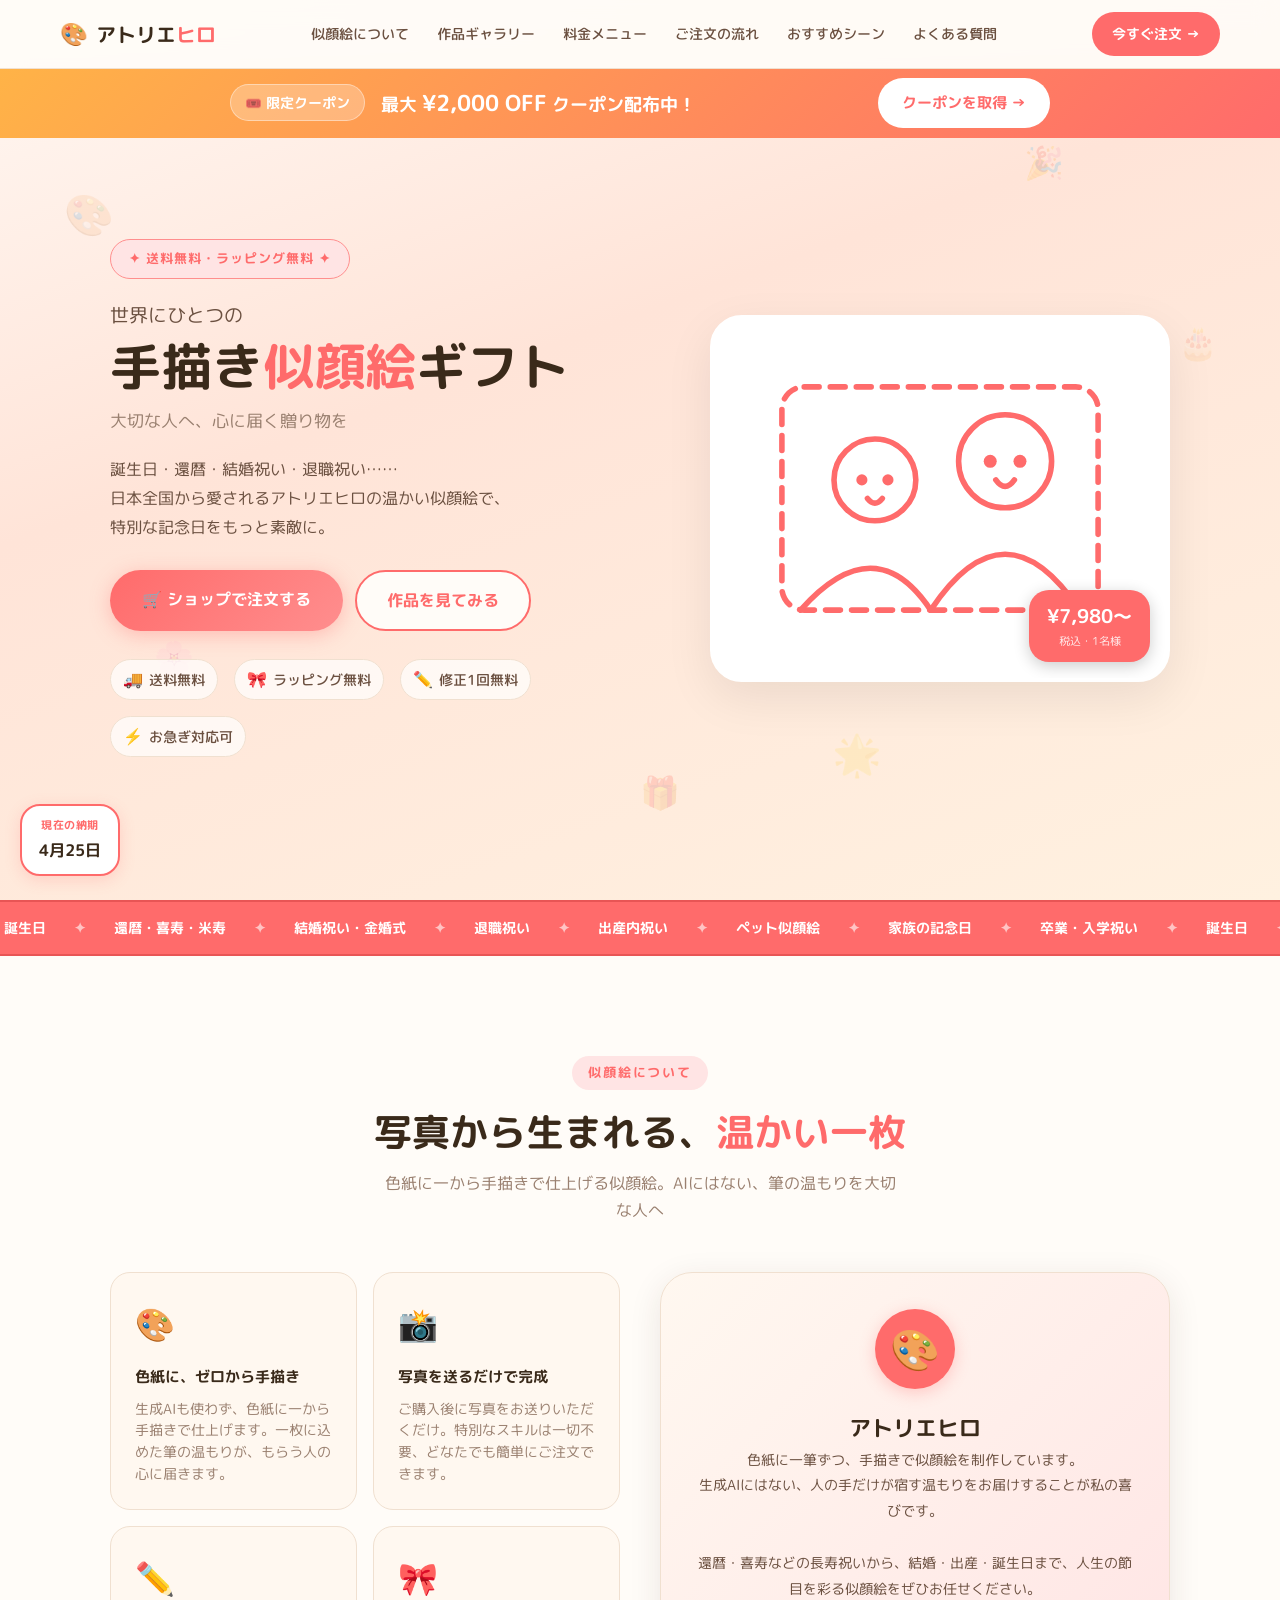
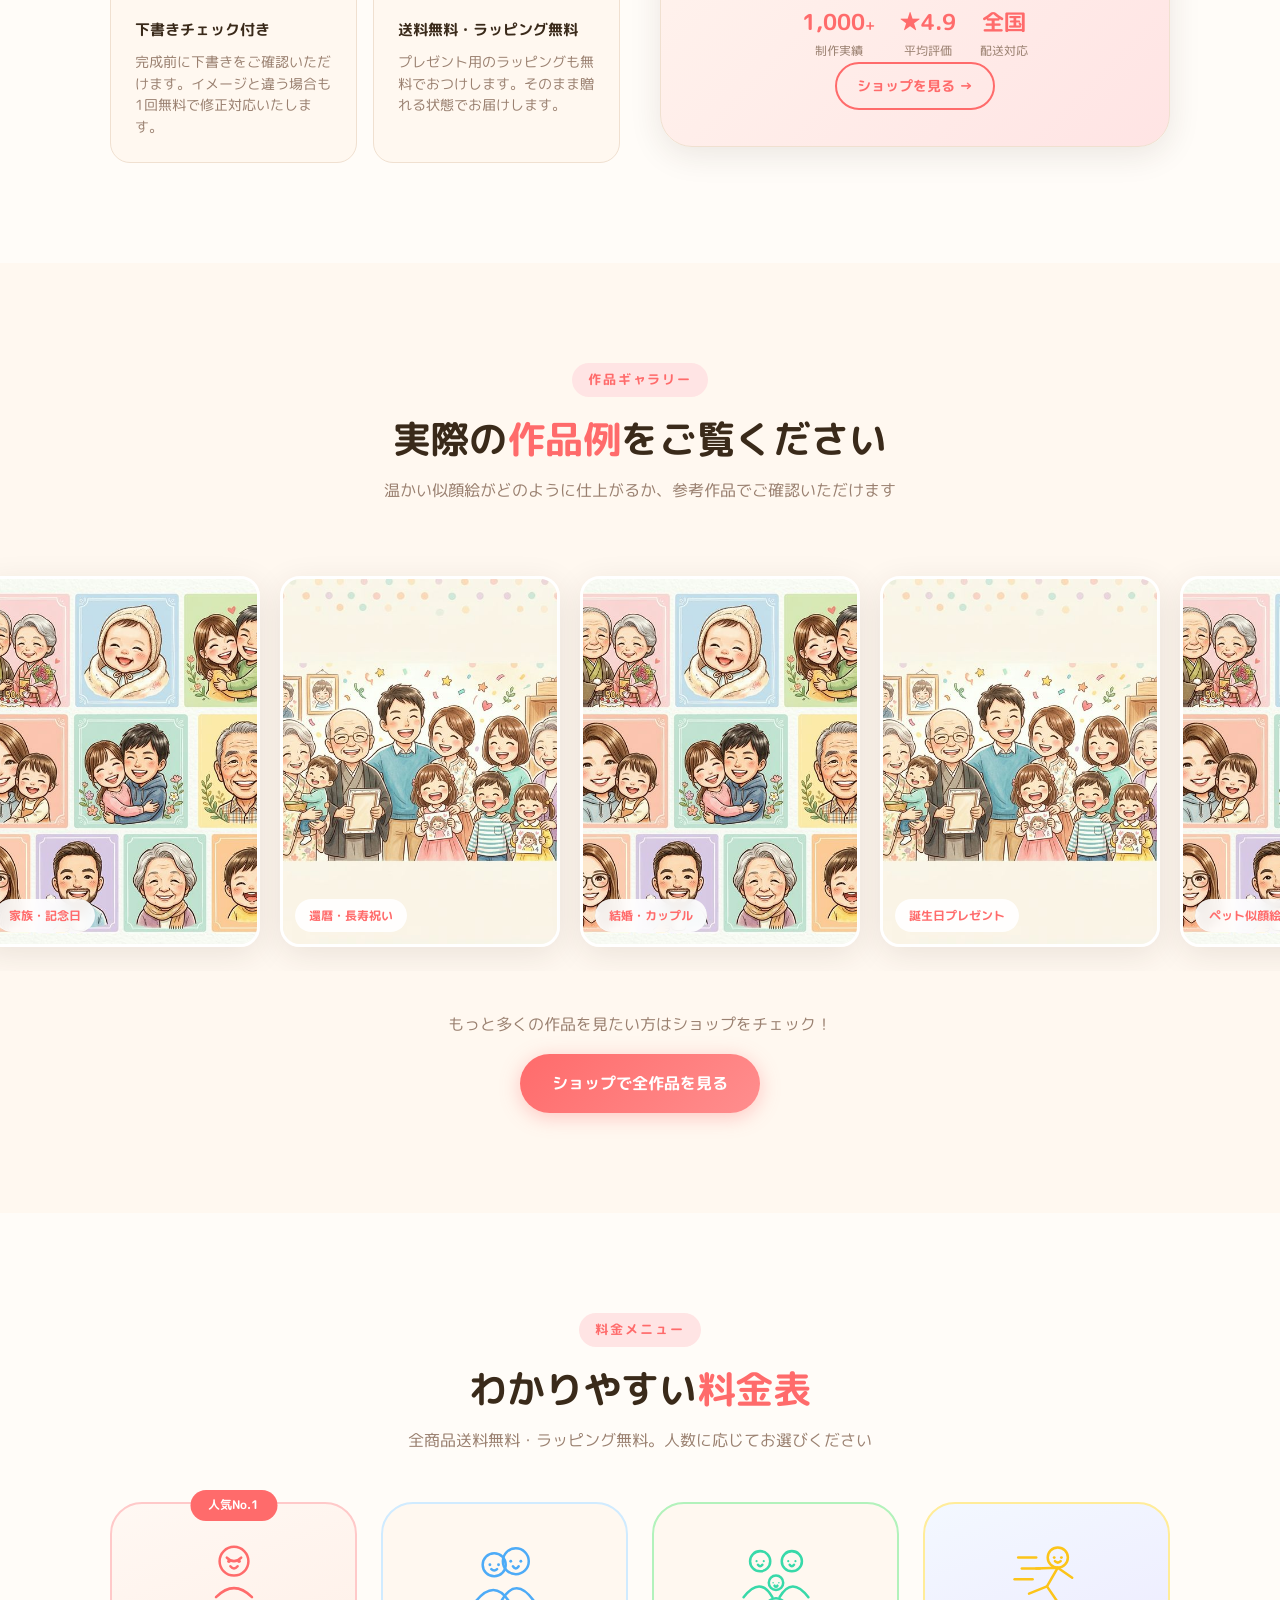
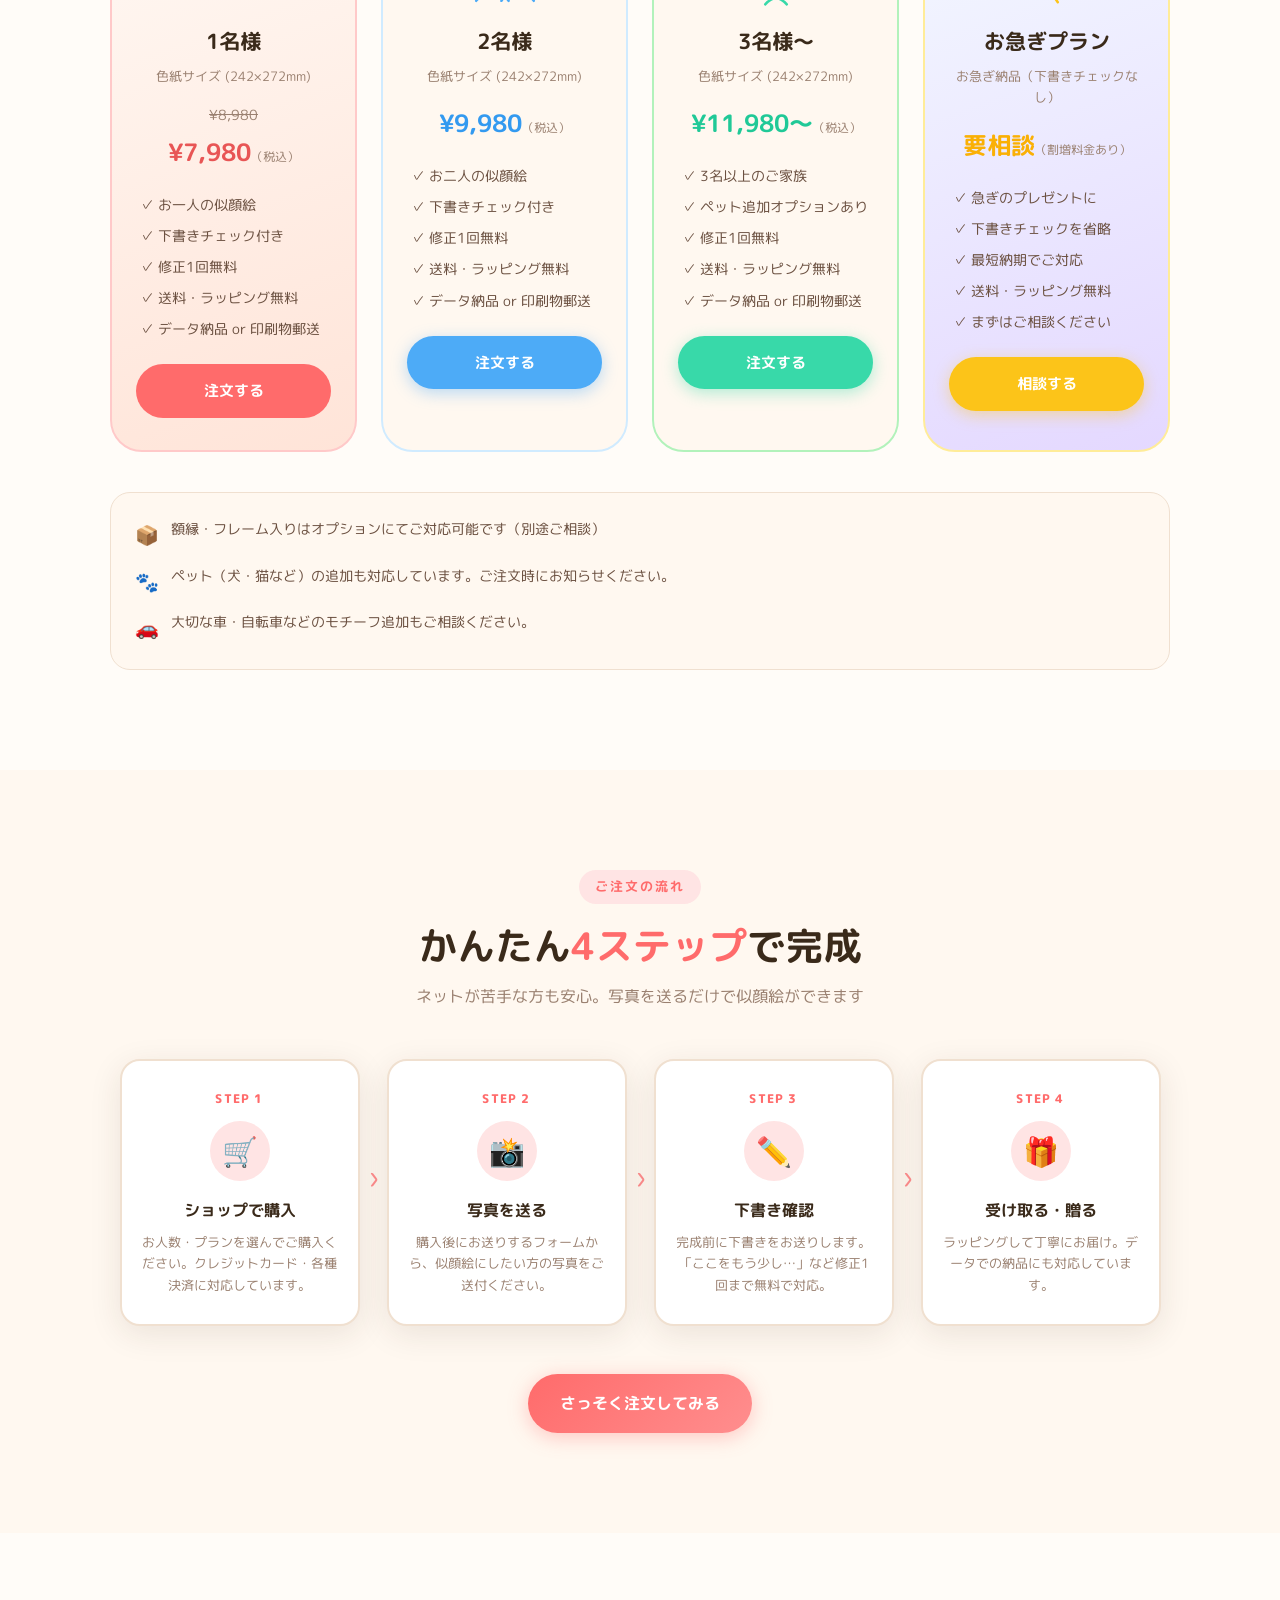
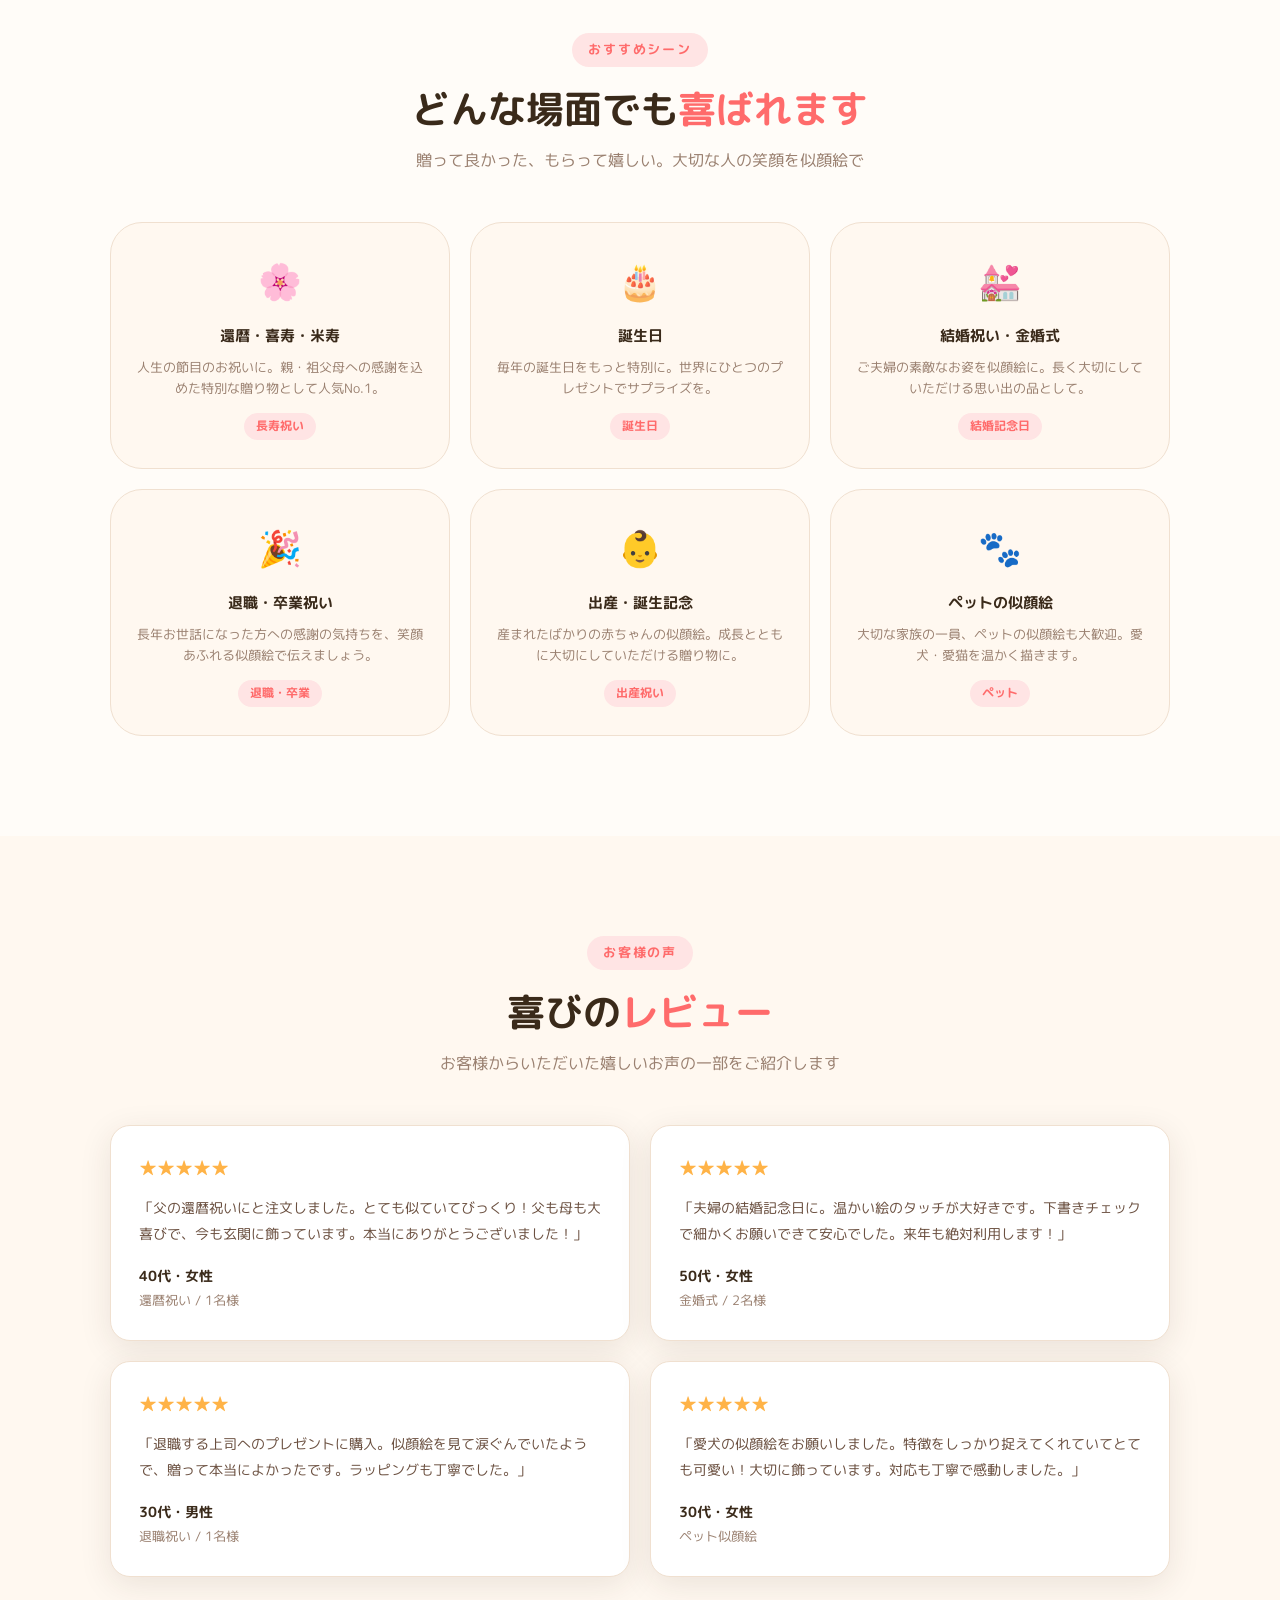
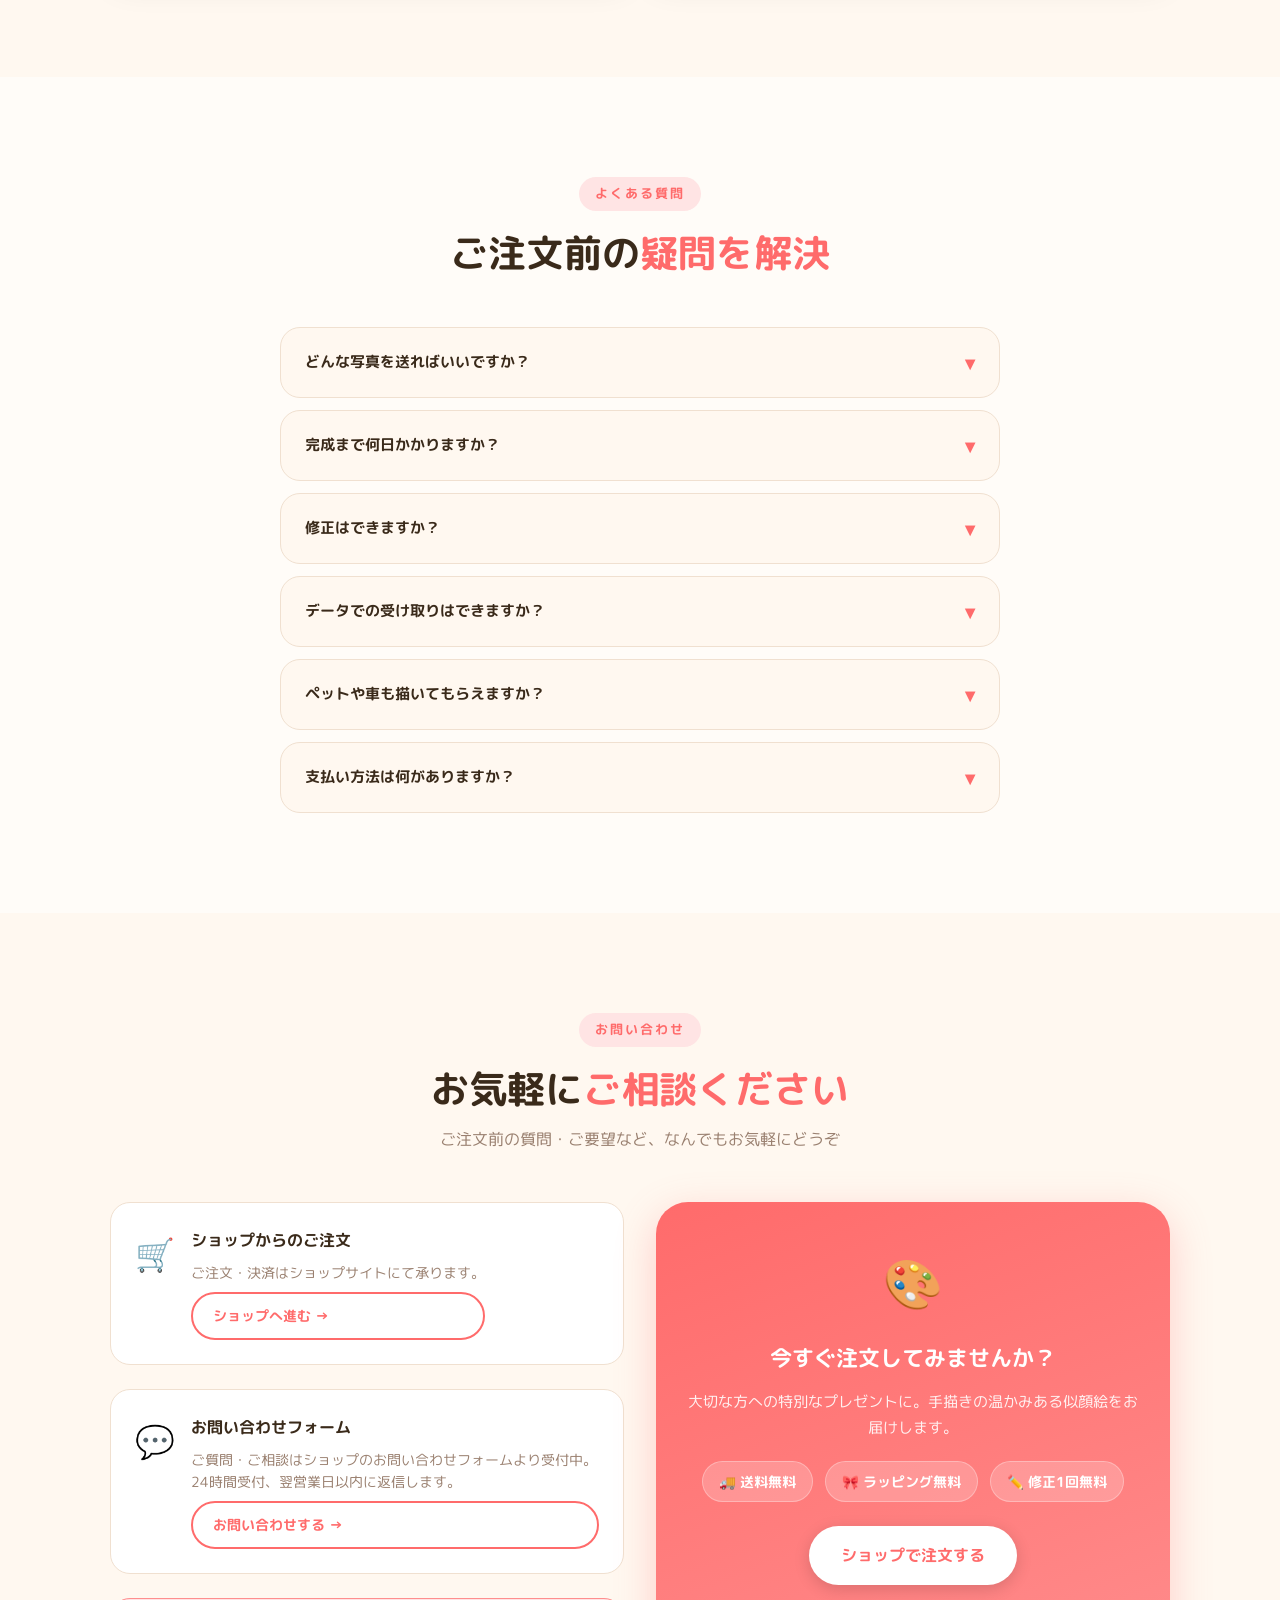
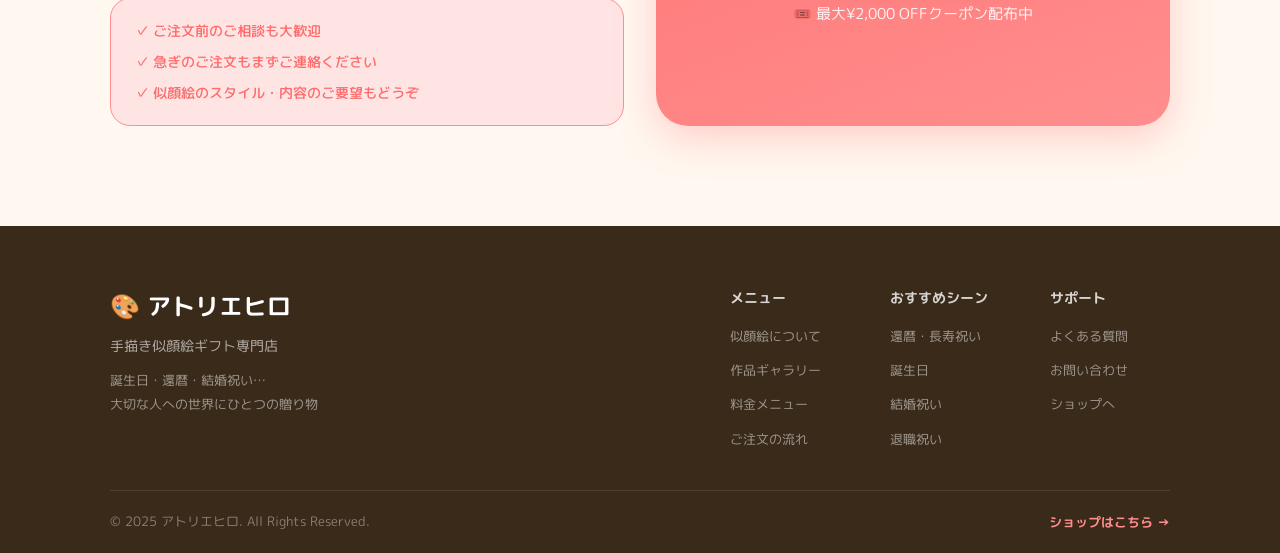
==== commit 0a930518: "Add files via upload" ====
--- a/index.html
+++ b/index.html
@@ -744,6 +744,13 @@
     <!-- BACK TO TOP -->
     <button class="back-to-top" id="backToTop" aria-label="ページトップへ戻る">▲</button>
 
+    <!-- DELIVERY BADGE -->
+    <div class="delivery-badge" id="deliveryBadge">
+        <span class="delivery-label">現在の納期</span>
+        <span class="delivery-date" id="deliveryDate">読込中…</span>
+    </div>
+
+    <script src="delivery.js"></script>
     <script src="script.js"></script>
 </body>
 
--- a/style.css
+++ b/style.css
@@ -1700,6 +1700,37 @@
     color: #fff;
 }
 
+/* ── DELIVERY BADGE ──────────────────────────────── */
+.delivery-badge {
+    position: fixed;
+    bottom: 24px;
+    left: 20px;
+    z-index: 50;
+    background: #fff;
+    border: 2px solid var(--coral);
+    border-radius: var(--radius-md);
+    padding: 10px 16px;
+    box-shadow: 0 4px 16px rgba(255, 107, 107, 0.2);
+    display: flex;
+    flex-direction: column;
+    align-items: center;
+    gap: 2px;
+    min-width: 100px;
+}
+
+.delivery-label {
+    font-size: 0.68rem;
+    font-weight: 700;
+    color: var(--coral);
+    letter-spacing: 0.05em;
+}
+
+.delivery-date {
+    font-size: 1rem;
+    font-weight: 700;
+    color: var(--text);
+}
+
 /* ── BACK TO TOP ─────────────────────────────────── */
 .back-to-top {
     position: fixed;
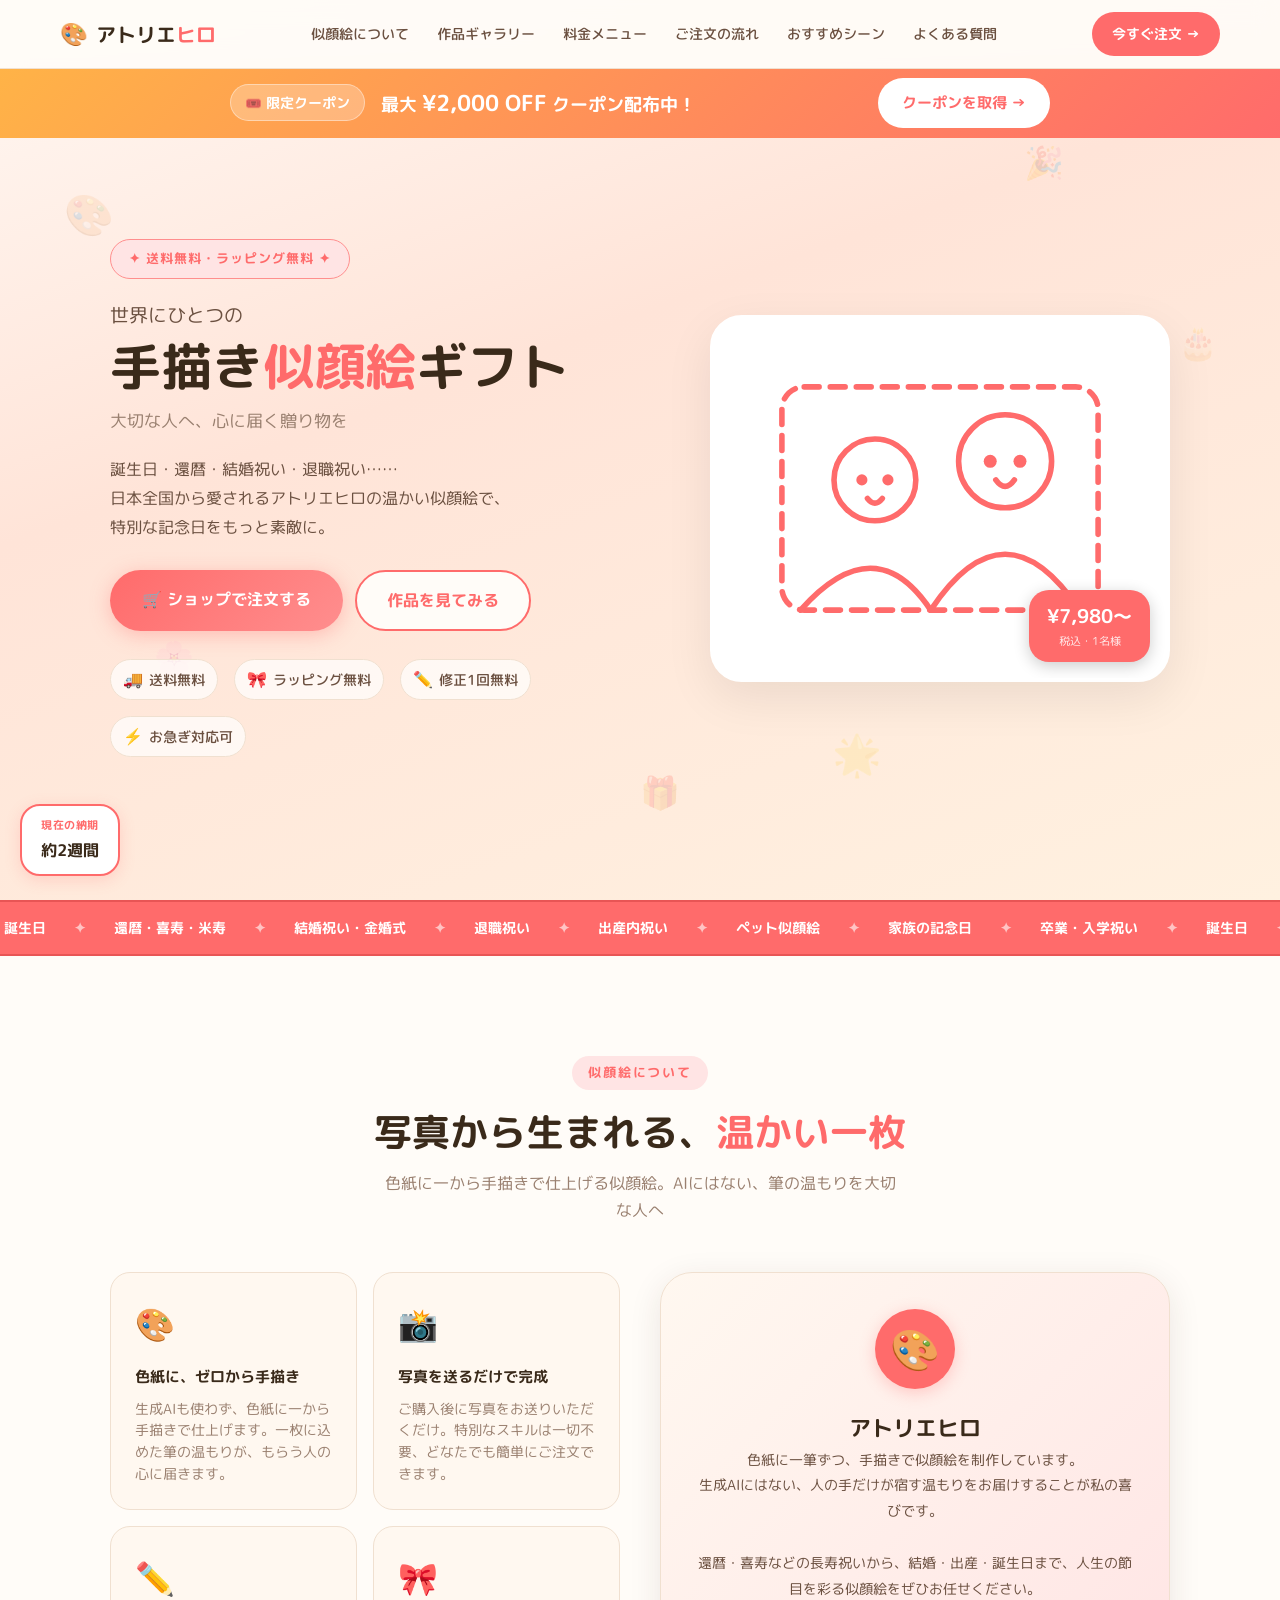
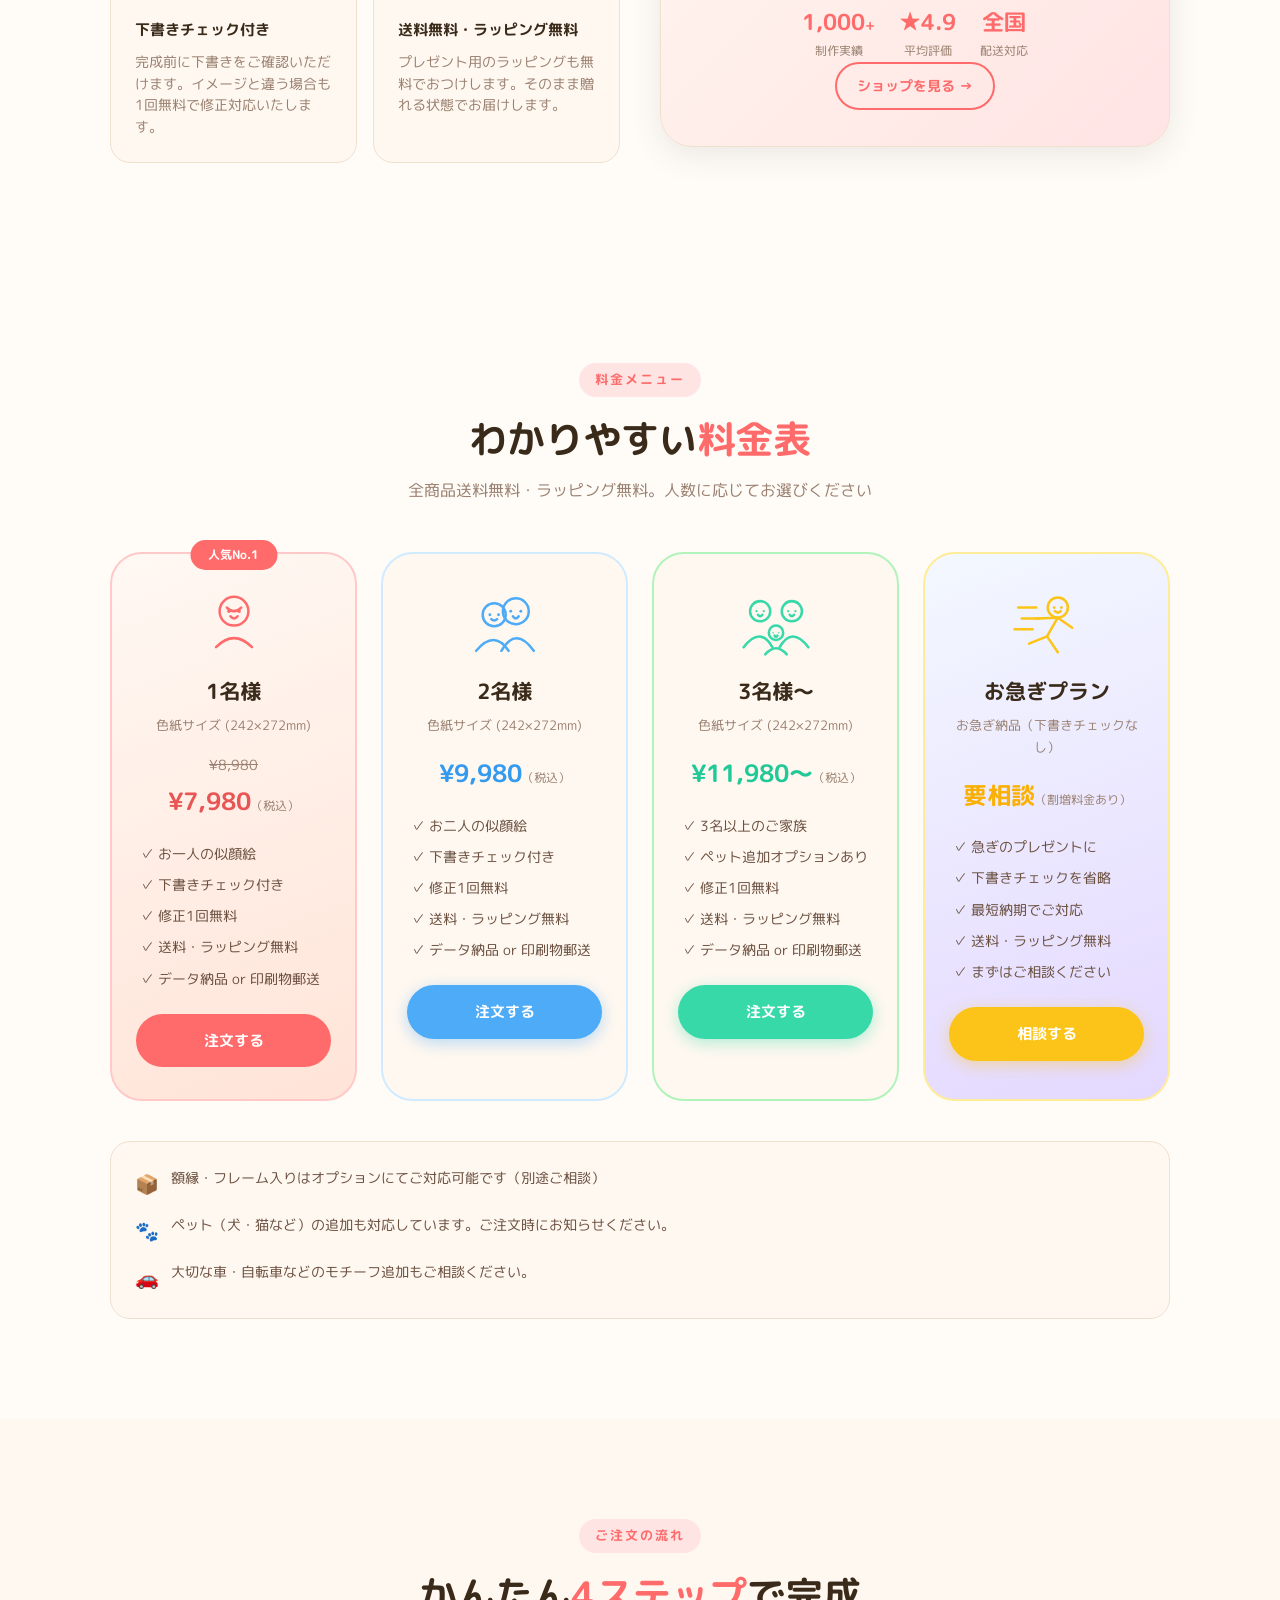
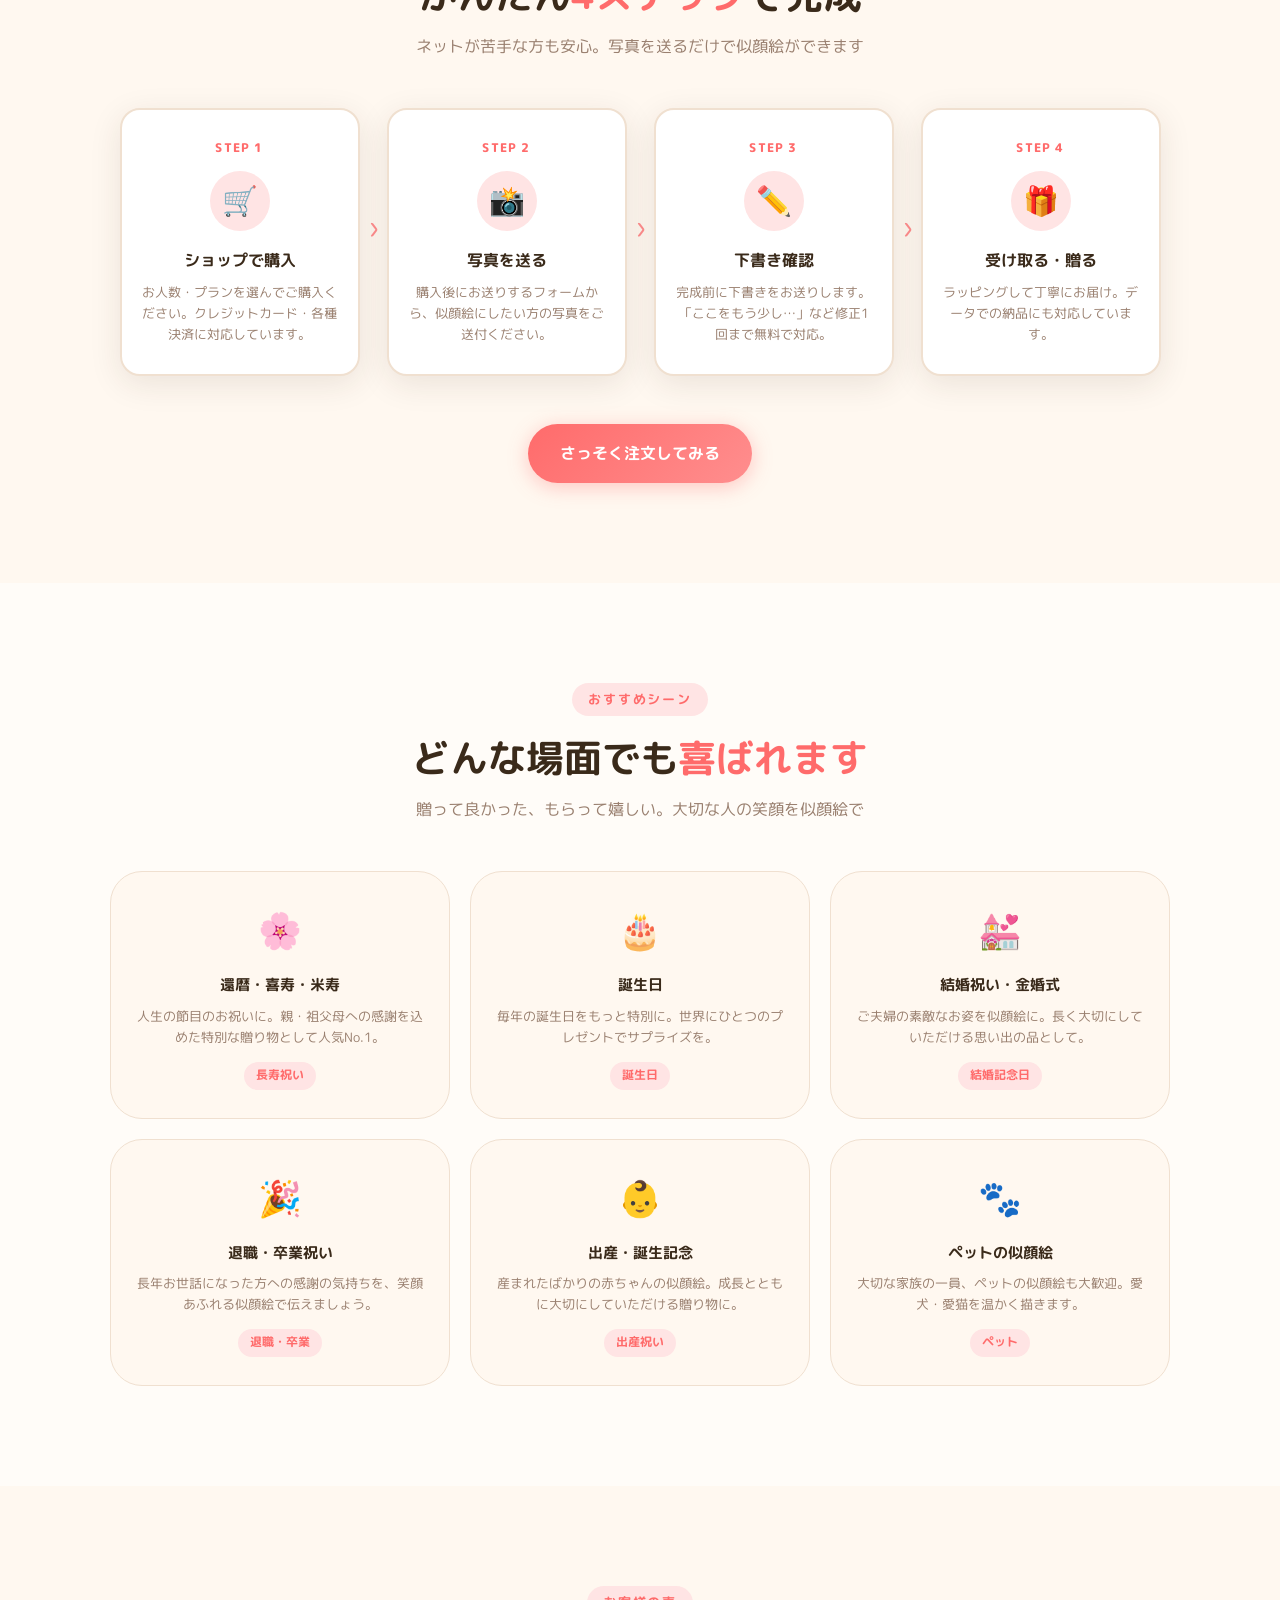
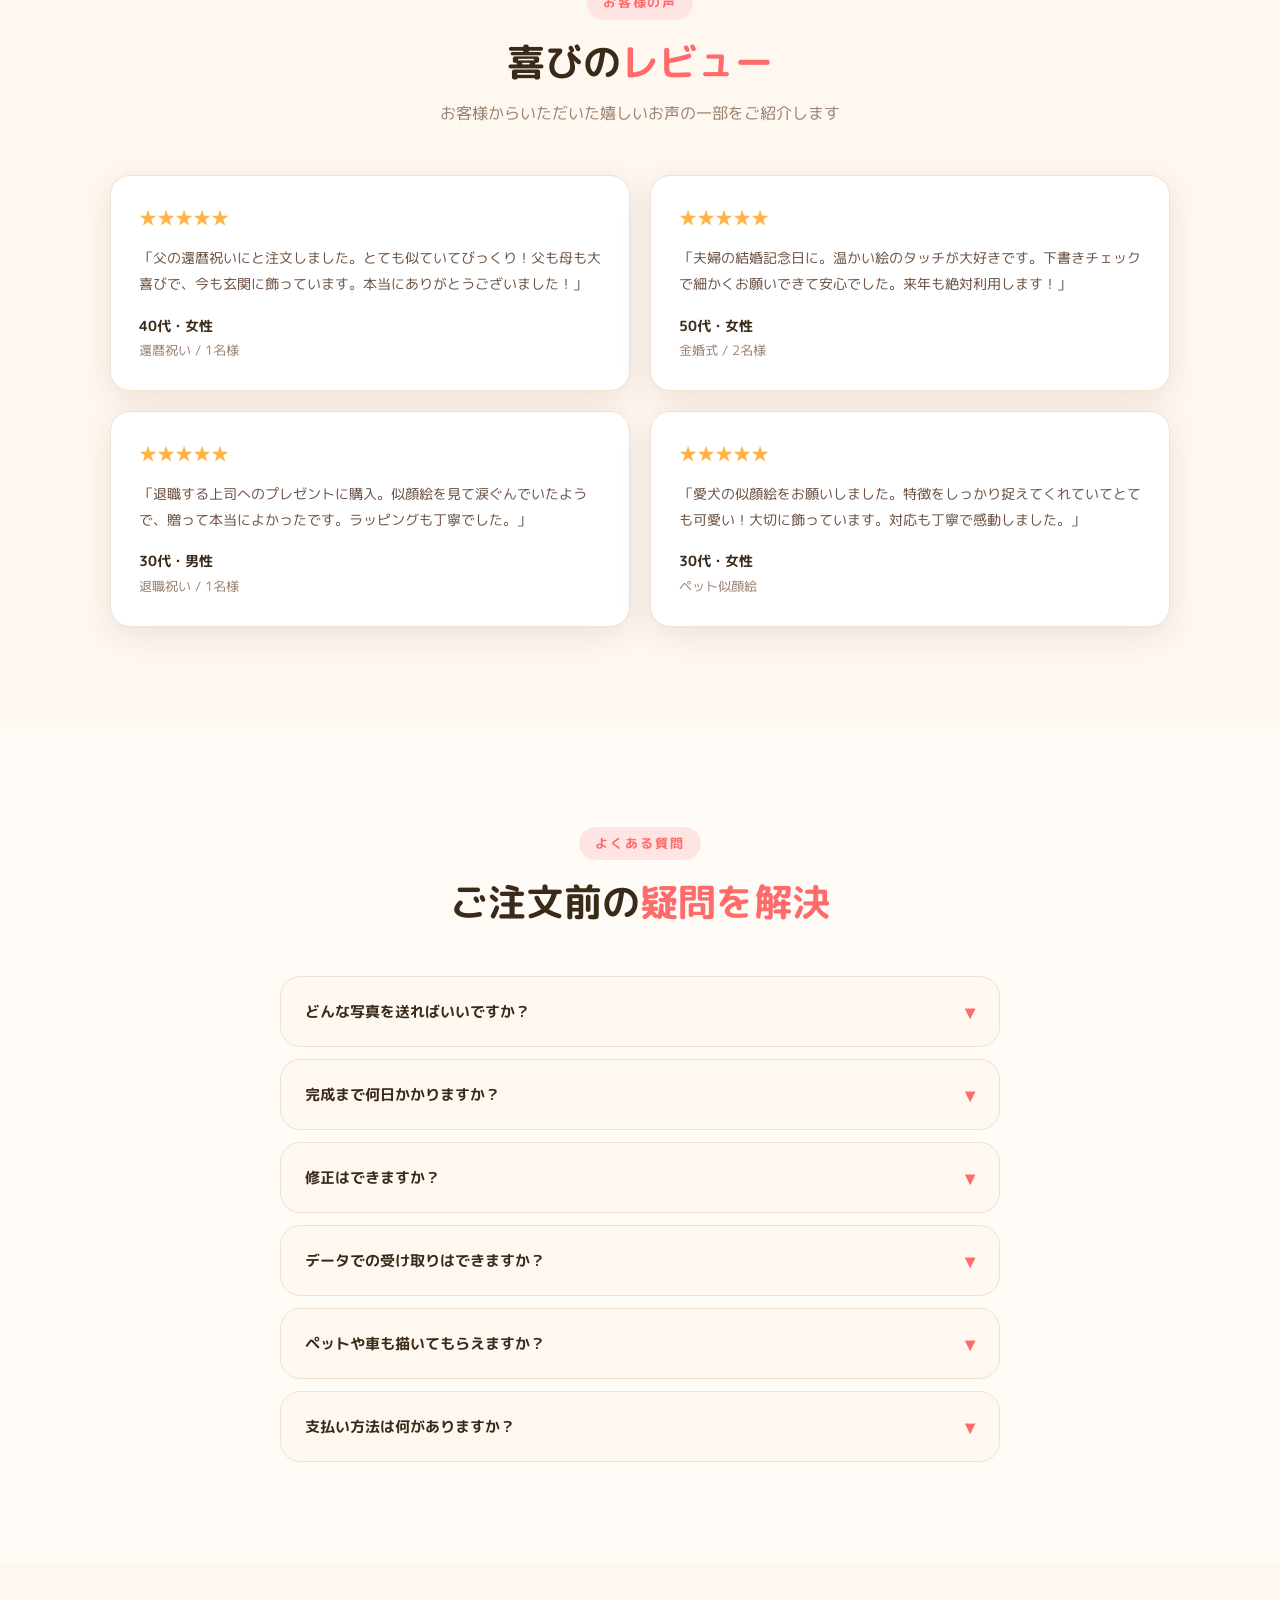
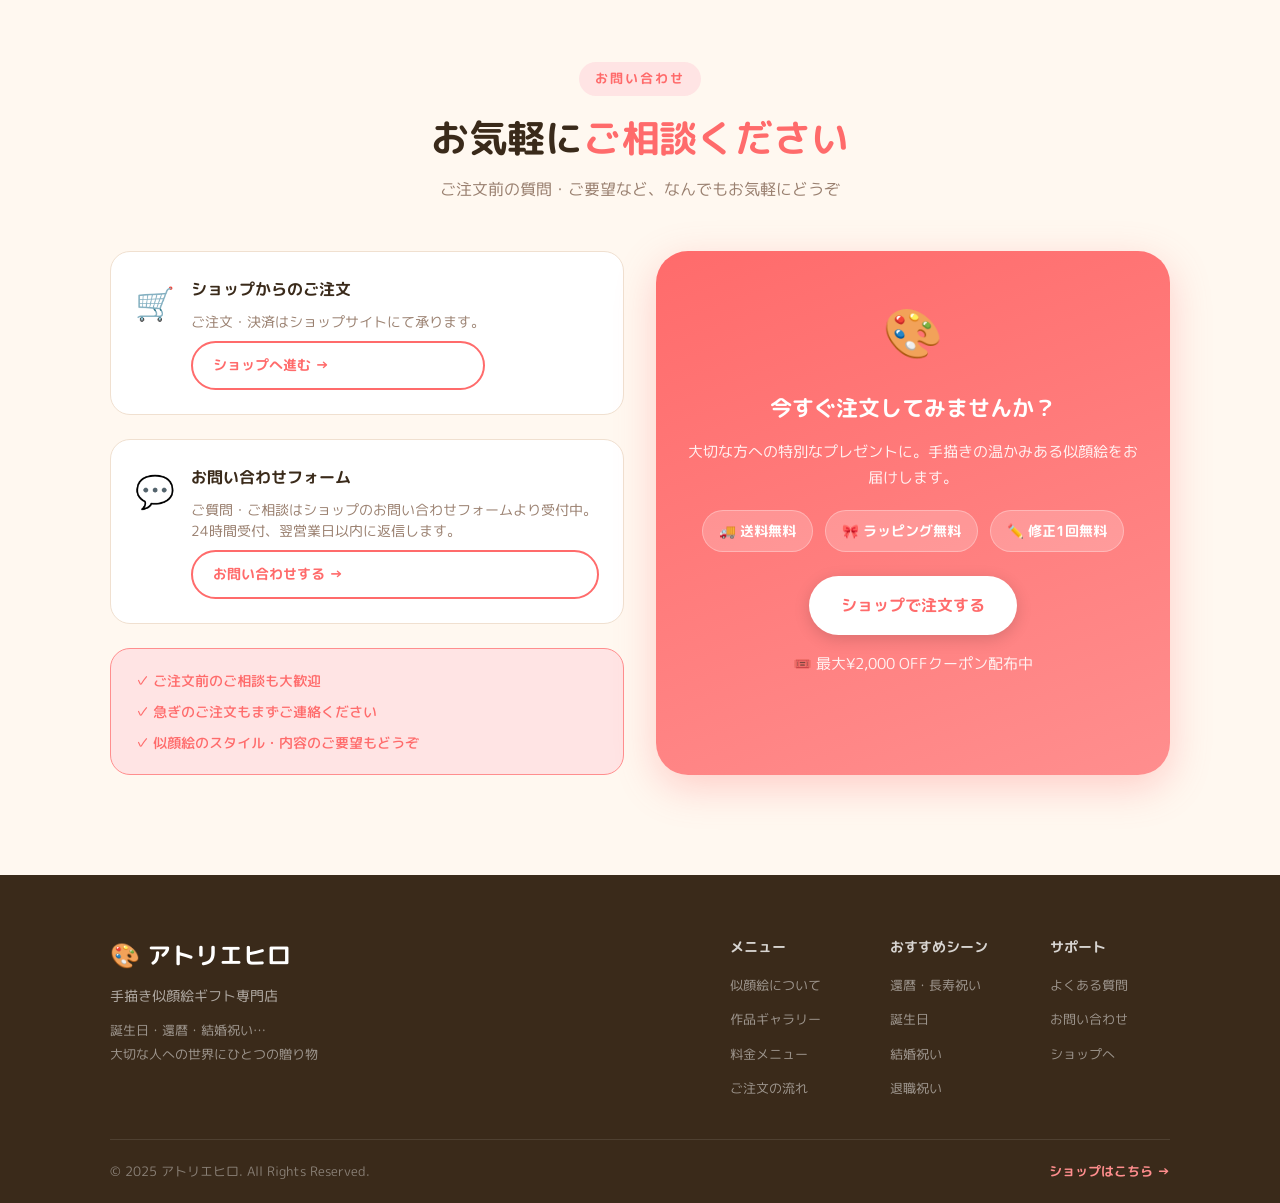
==== commit 2646d6f8: "Add files via upload" ====
--- a/index.html
+++ b/index.html
@@ -38,7 +38,7 @@
             </a>
             <nav class="nav-links" id="navLinks">
                 <a href="#about" class="nav-link">似顔絵について</a>
-                <a href="#samples" class="nav-link">作品ギャラリー</a>
+                <a href="gallery.html" class="nav-link">作品ギャラリー</a>
                 <a href="#menu" class="nav-link">料金メニュー</a>
                 <a href="#flow" class="nav-link">ご注文の流れ</a>
                 <a href="#occasions" class="nav-link">おすすめシーン</a>
@@ -69,7 +69,7 @@
         <button class="mobile-close" id="mobileClose" aria-label="メニューを閉じる">✕</button>
         <nav class="mobile-nav">
             <a href="#about" class="mobile-nav-link">似顔絵について</a>
-            <a href="#samples" class="mobile-nav-link">作品ギャラリー</a>
+            <a href="gallery.html" class="mobile-nav-link">作品ギャラリー</a>
             <a href="#menu" class="mobile-nav-link">料金メニュー</a>
             <a href="#flow" class="mobile-nav-link">ご注文の流れ</a>
             <a href="#occasions" class="mobile-nav-link">おすすめシーン</a>
@@ -106,7 +106,7 @@
                 <a href="https://atelierstore.theshop.jp/" class="btn-main" target="_blank" rel="noopener">
                     🛒 ショップで注文する
                 </a>
-                <a href="#samples" class="btn-sub">作品を見てみる</a>
+                <a href="gallery.html" class="btn-sub">作品を見てみる</a>
             </div>
             <div class="hero-trust animate-in" style="--delay:0.55s">
                 <div class="trust-item">
@@ -237,44 +237,6 @@
         </div>
     </section>
 
-    <!-- ===== GALLERY / SAMPLES ===== -->
-    <section class="samples-section" id="samples">
-        <div class="container">
-            <div class="section-header" data-reveal>
-                <div class="section-label">作品ギャラリー</div>
-                <h2 class="section-title">実際の<em>作品例</em>をご覧ください</h2>
-                <p class="section-sub">温かい似顔絵がどのように仕上がるか、参考作品でご確認いただけます</p>
-            </div>
-        </div>
-        <div class="gallery-scroll-wrap">
-            <div class="gallery-scroll" id="galleryScroll">
-                <div class="gallery-card">
-                    <img src="portrait_samples.png" alt="似顔絵作品例 – ご家族" loading="lazy" />
-                    <div class="gallery-tag">家族・記念日</div>
-                </div>
-                <div class="gallery-card">
-                    <img src="hero_img.png" alt="似顔絵作品例 – 長寿祝い" loading="lazy" />
-                    <div class="gallery-tag">還暦・長寿祝い</div>
-                </div>
-                <div class="gallery-card">
-                    <img src="portrait_samples.png" alt="似顔絵作品例 – カップル" loading="lazy" />
-                    <div class="gallery-tag">結婚・カップル</div>
-                </div>
-                <div class="gallery-card">
-                    <img src="hero_img.png" alt="似顔絵作品例 – 誕生日" loading="lazy" />
-                    <div class="gallery-tag">誕生日プレゼント</div>
-                </div>
-                <div class="gallery-card">
-                    <img src="portrait_samples.png" alt="似顔絵作品例 – ペット" loading="lazy" />
-                    <div class="gallery-tag">ペット似顔絵</div>
-                </div>
-            </div>
-        </div>
-        <div class="gallery-cta" data-reveal>
-            <p>もっと多くの作品を見たい方はショップをチェック！</p>
-            <a href="https://atelierstore.theshop.jp/" class="btn-main" target="_blank" rel="noopener">ショップで全作品を見る</a>
-        </div>
-    </section>
 
     <!-- ===== MENU / PRICING ===== -->
     <section class="menu-section" id="menu">
@@ -714,7 +676,7 @@
                     <div class="footer-col">
                         <h4>メニュー</h4>
                         <a href="#about">似顔絵について</a>
-                        <a href="#samples">作品ギャラリー</a>
+                        <a href="gallery.html">作品ギャラリー</a>
                         <a href="#menu">料金メニュー</a>
                         <a href="#flow">ご注文の流れ</a>
                     </div>
@@ -746,8 +708,11 @@
 
     <!-- DELIVERY BADGE -->
     <div class="delivery-badge" id="deliveryBadge">
-        <span class="delivery-label">現在の納期</span>
-        <span class="delivery-date" id="deliveryDate">読込中…</span>
+        <div class="delivery-info">
+            <span class="delivery-label">現在の納期</span>
+            <span class="delivery-date" id="deliveryDate">読込中…</span>
+        </div>
+        <a href="https://atelierstore.theshop.jp/" class="delivery-order-btn" target="_blank" rel="noopener">注文はこちら</a>
     </div>
 
     <script src="delivery.js"></script>
--- a/style.css
+++ b/style.css
@@ -291,7 +291,7 @@
 .mobile-menu {
     position: fixed;
     inset: 0;
-    z-index: 99;
+    z-index: 101;
     background: var(--cream);
     padding: 100px 32px 40px;
     display: flex;
@@ -1718,6 +1718,13 @@
     min-width: 100px;
 }
 
+.delivery-info {
+    display: flex;
+    flex-direction: column;
+    align-items: center;
+    gap: 2px;
+}
+
 .delivery-label {
     font-size: 0.68rem;
     font-weight: 700;
@@ -1729,6 +1736,37 @@
     font-size: 1rem;
     font-weight: 700;
     color: var(--text);
+}
+
+.delivery-order-btn {
+    display: none;
+}
+
+@media (max-width: 640px) {
+    .delivery-badge {
+        flex-direction: row;
+        align-items: center;
+        padding: 8px 14px;
+        gap: 12px;
+        min-width: auto;
+    }
+
+    .delivery-order-btn {
+        display: inline-block;
+        background: var(--coral);
+        color: #fff;
+        font-size: 0.82rem;
+        font-weight: 700;
+        padding: 8px 16px;
+        border-radius: var(--radius-pill);
+        white-space: nowrap;
+        box-shadow: 0 2px 10px rgba(255, 107, 107, 0.35);
+        transition: background 0.2s;
+    }
+
+    .delivery-order-btn:hover {
+        background: var(--coral-dk);
+    }
 }
 
 /* ── BACK TO TOP ─────────────────────────────────── */
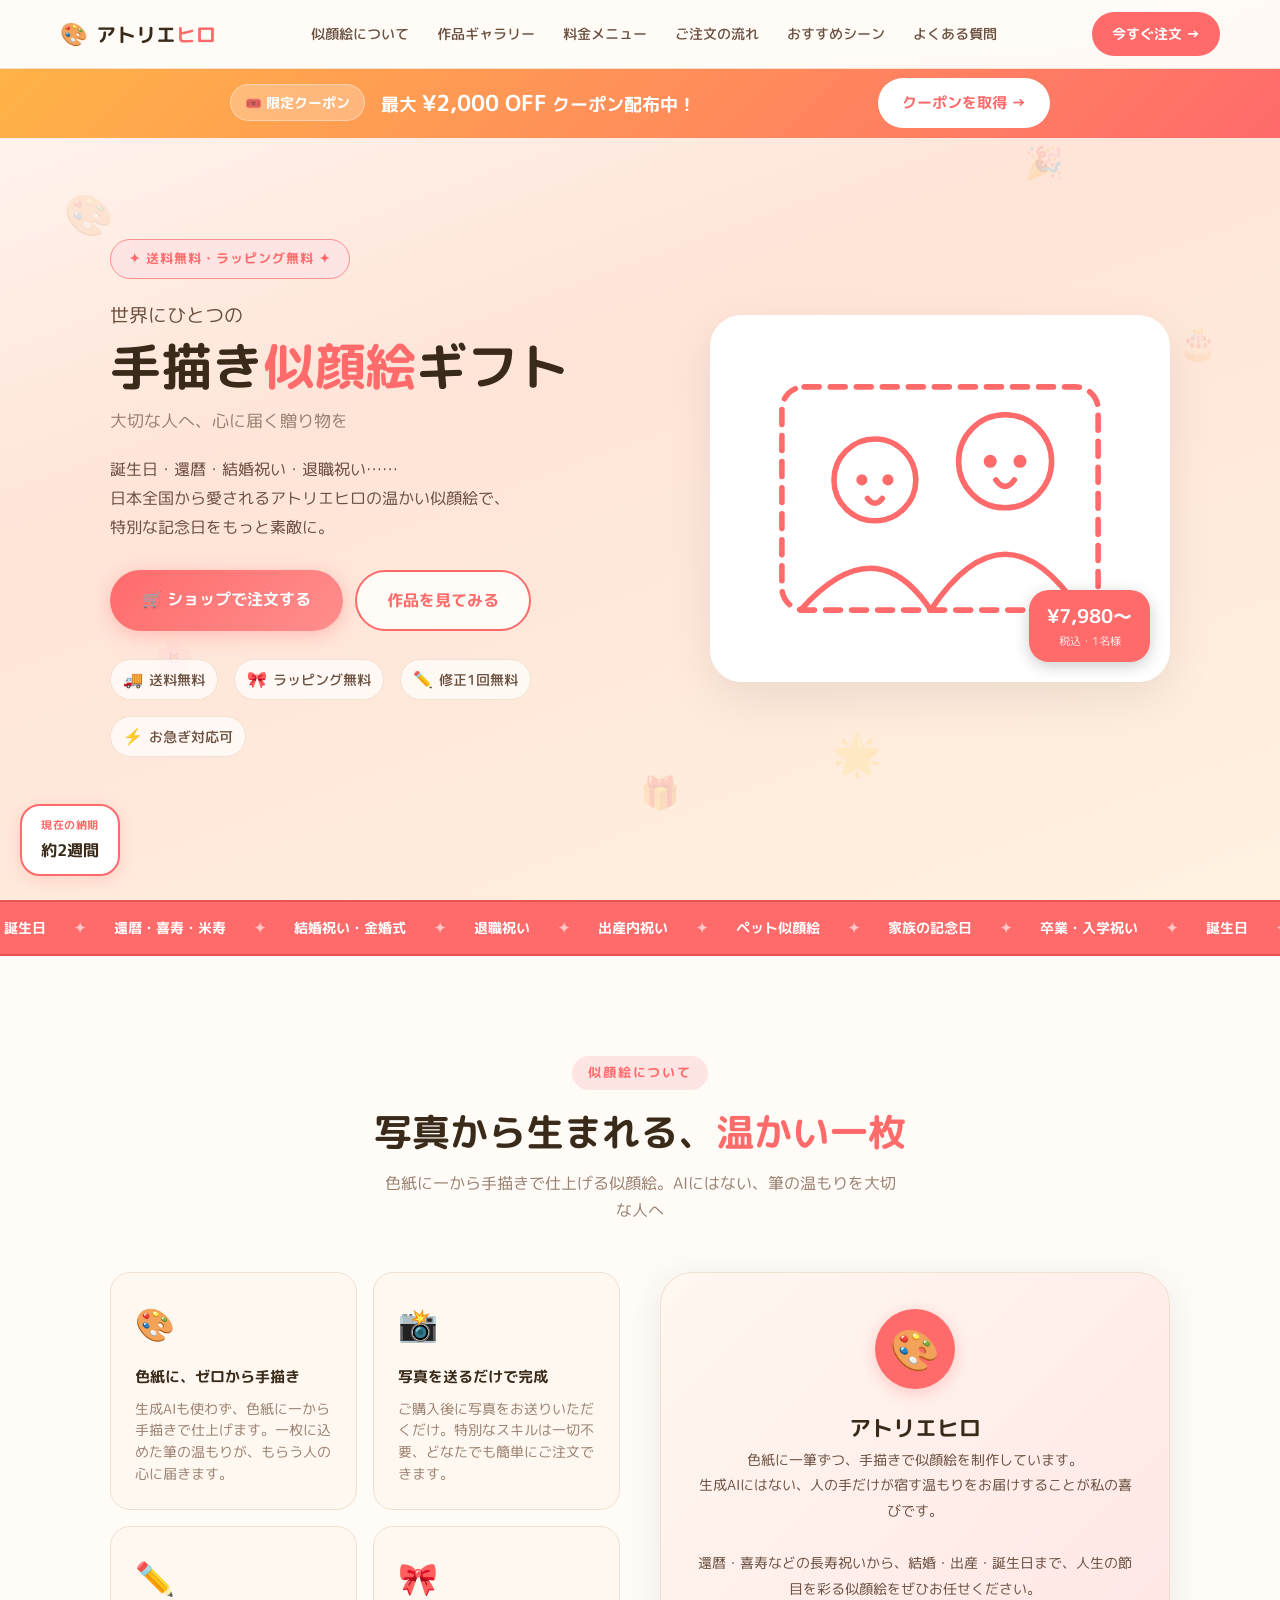
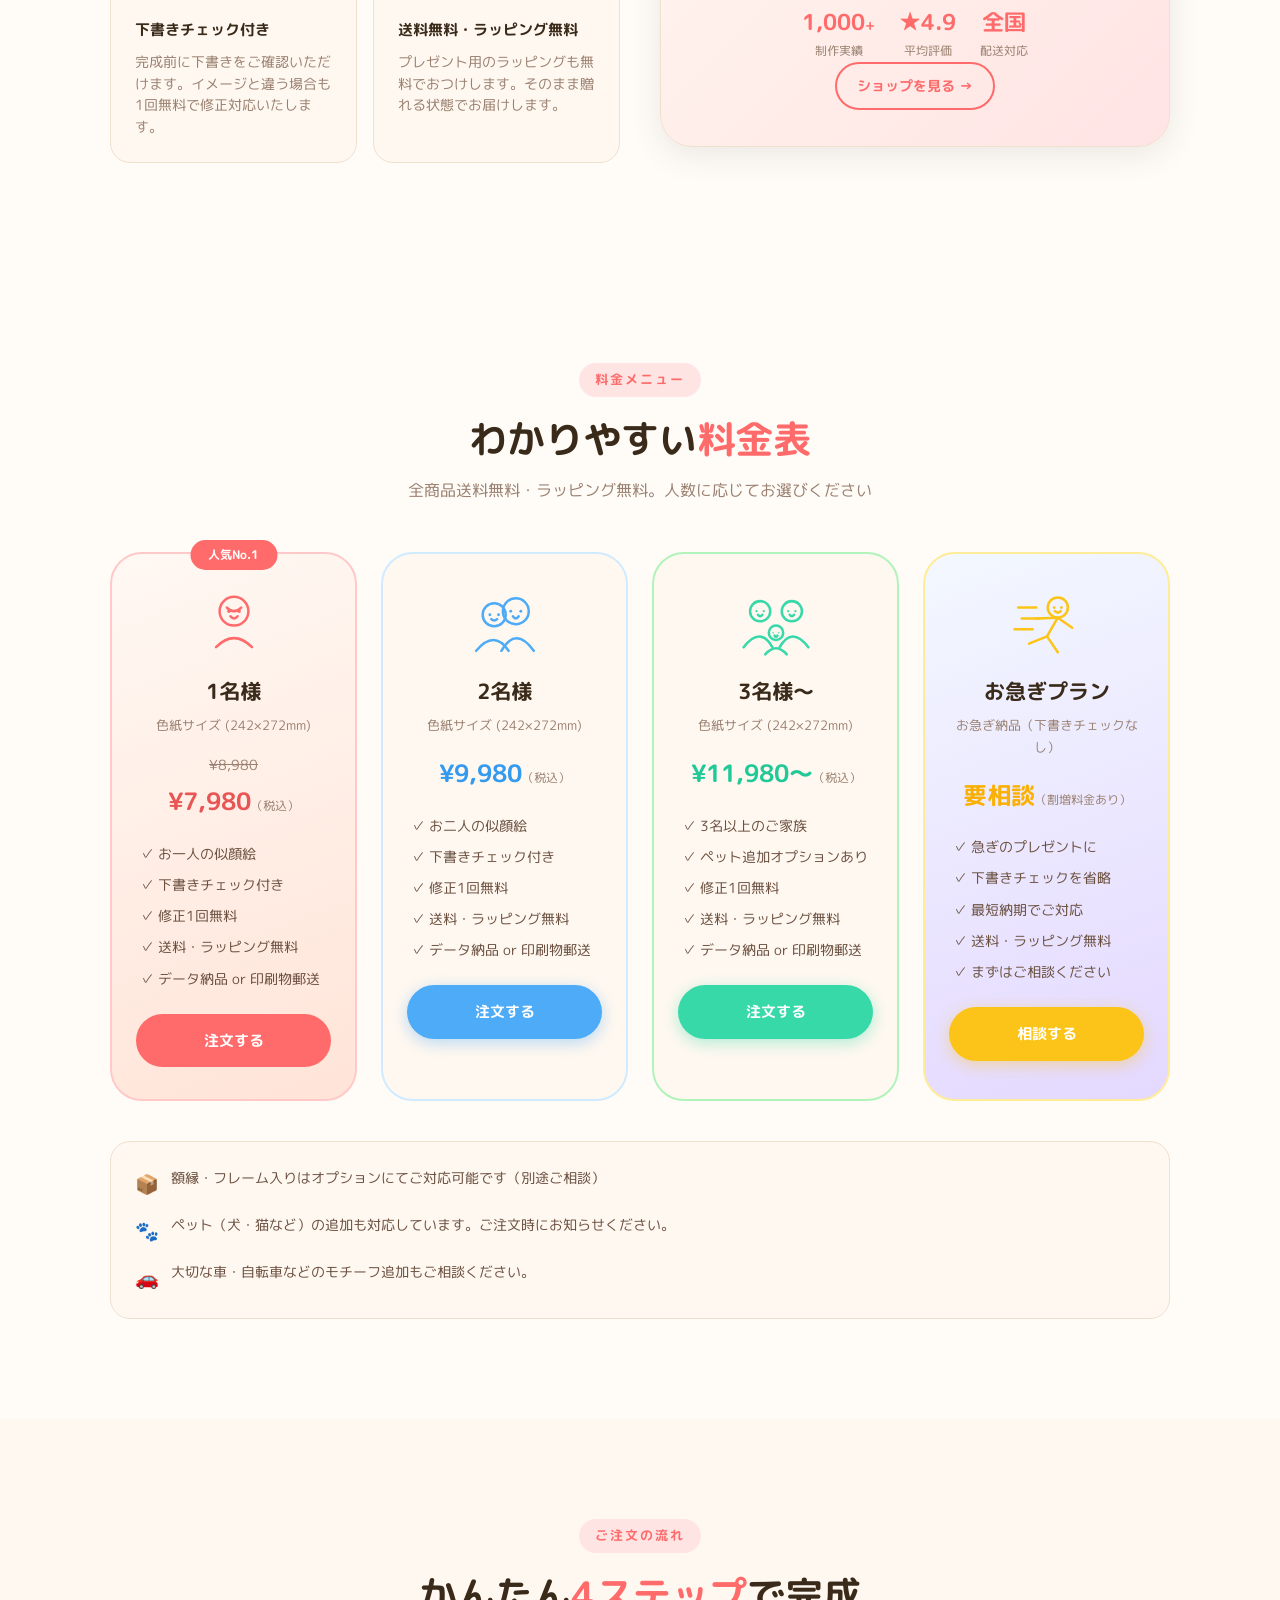
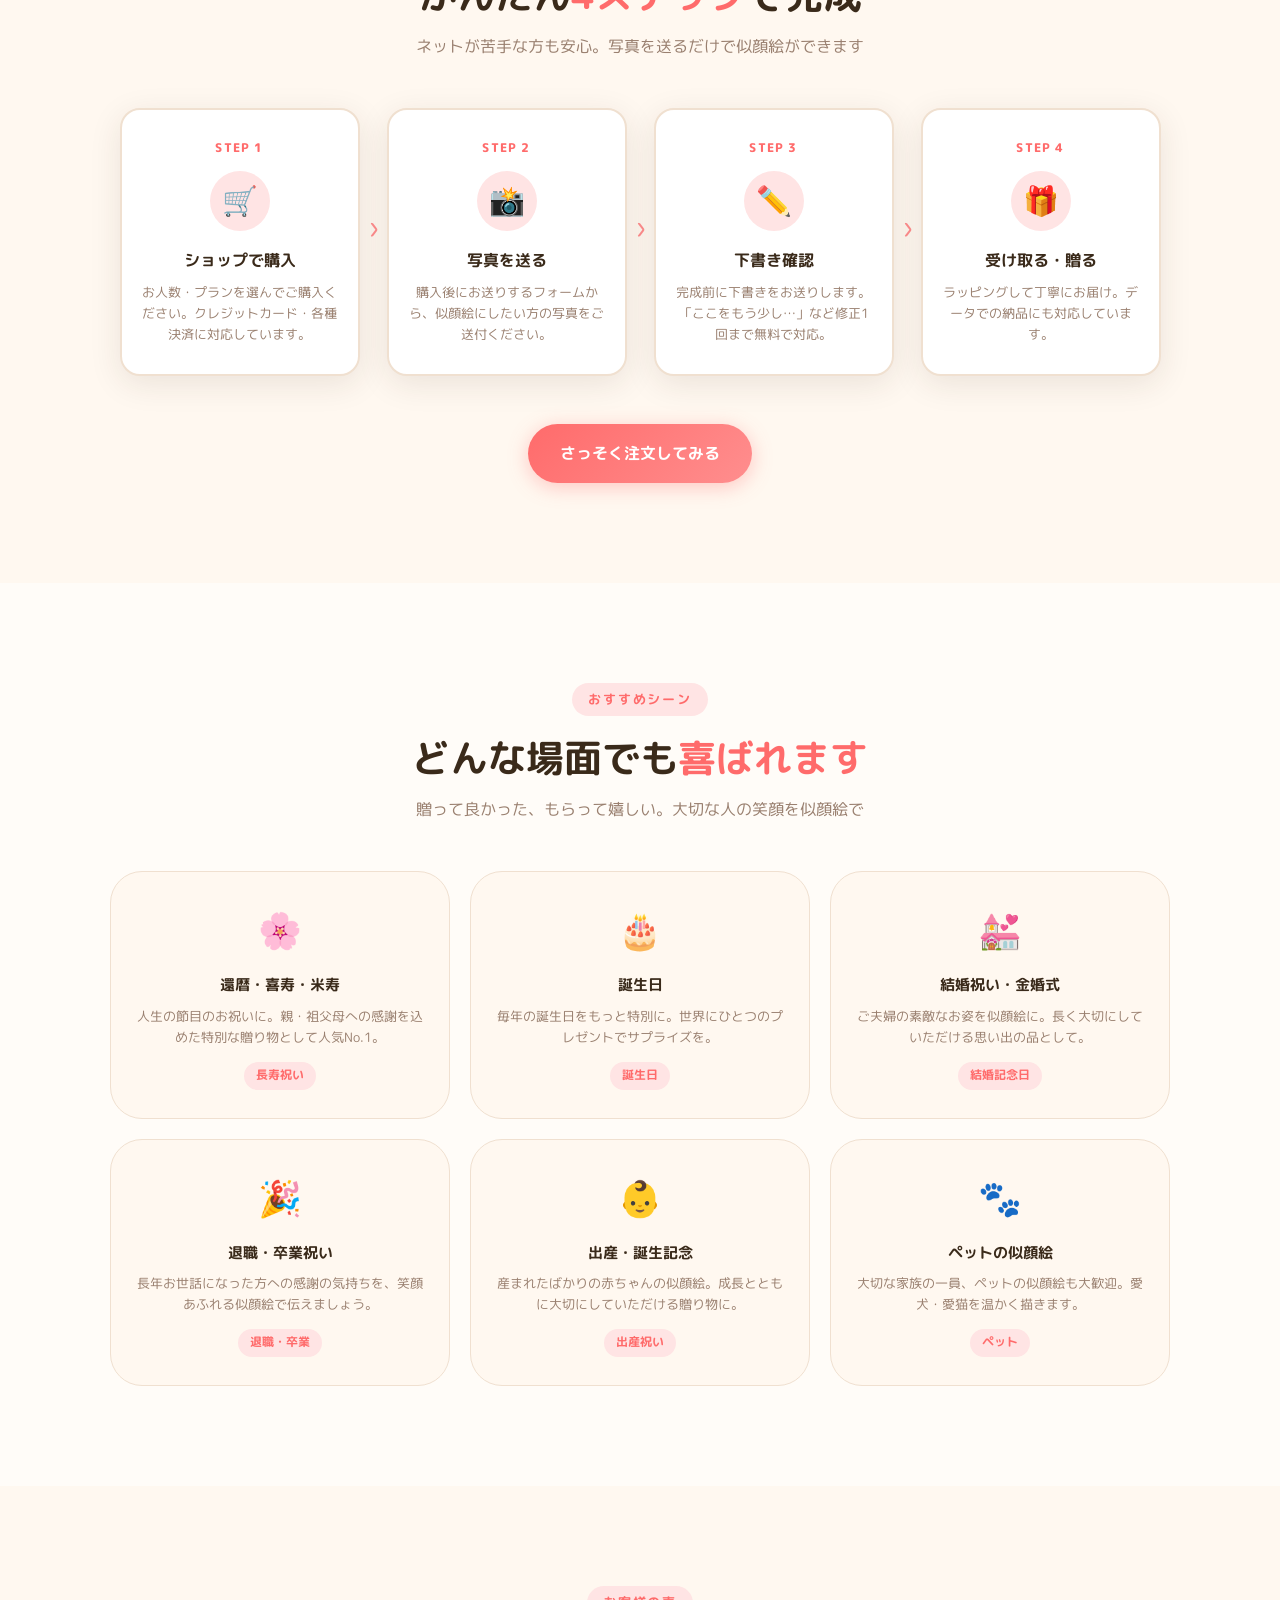
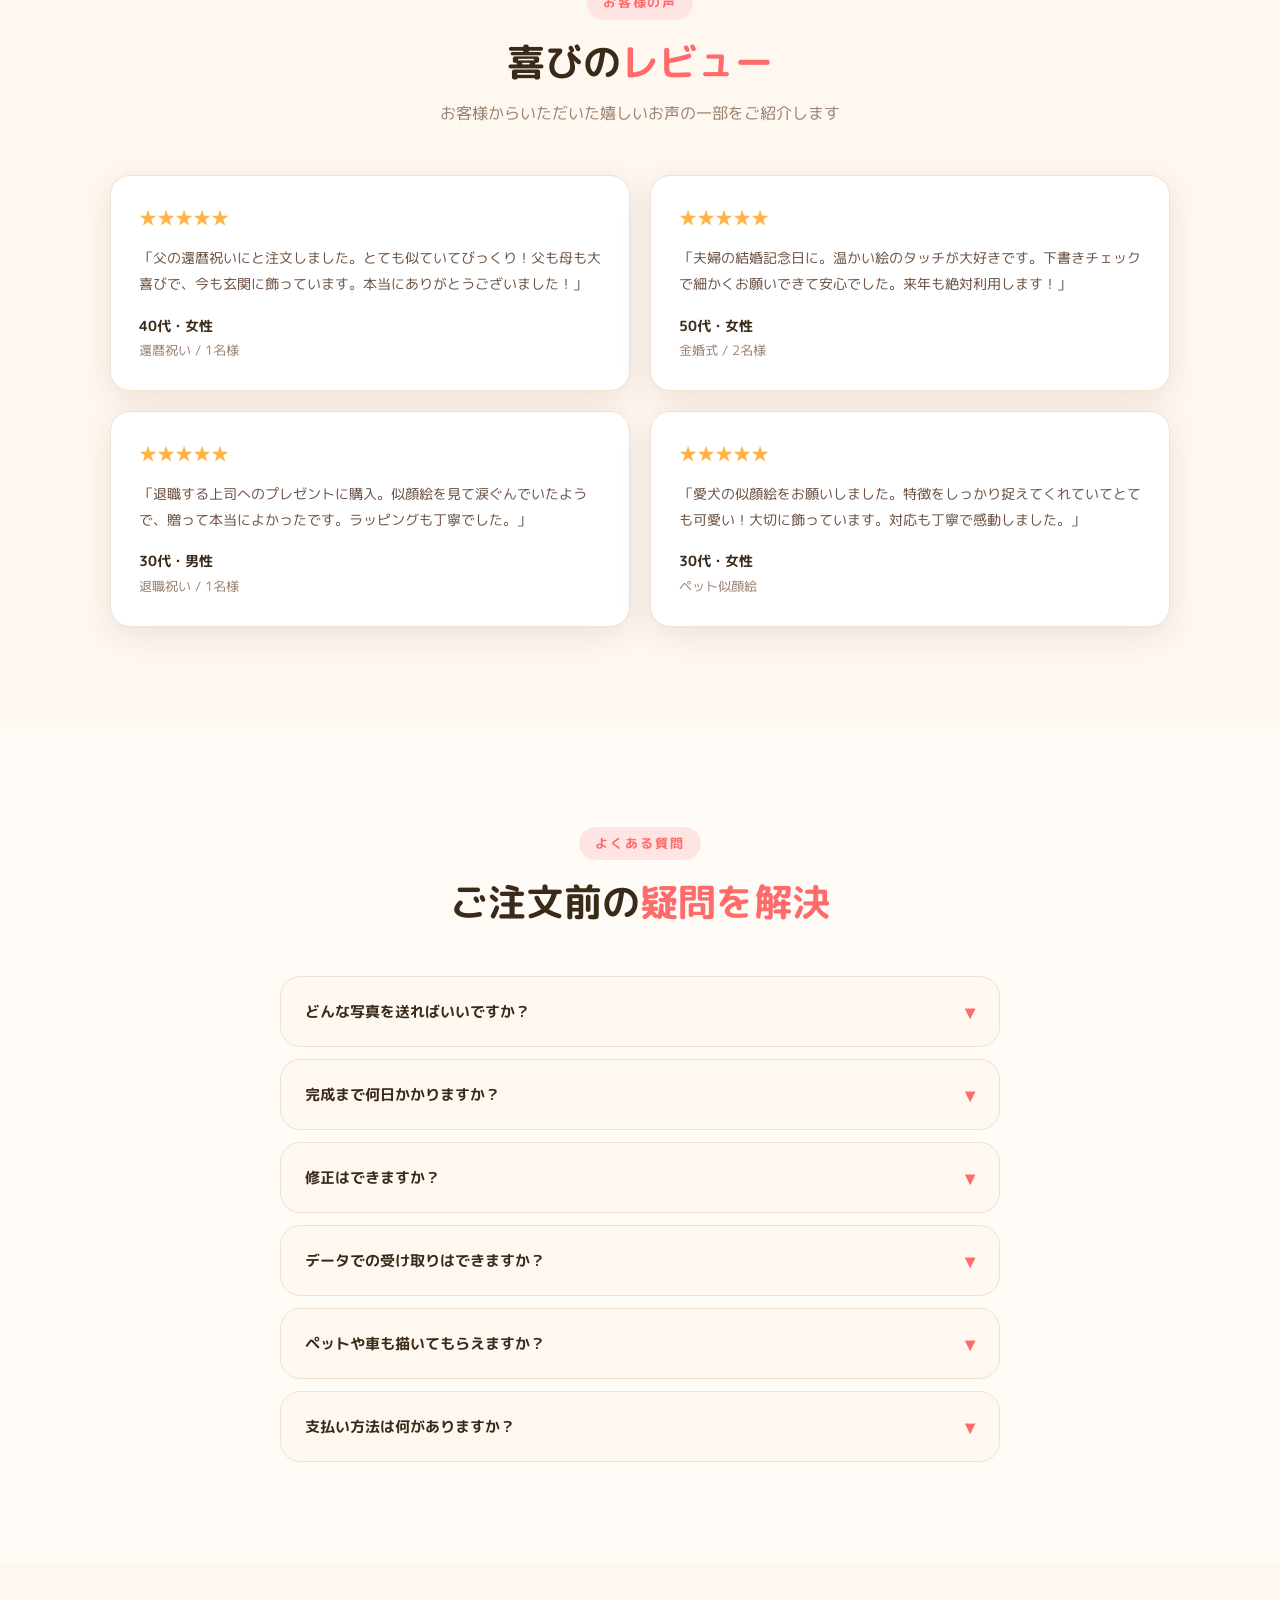
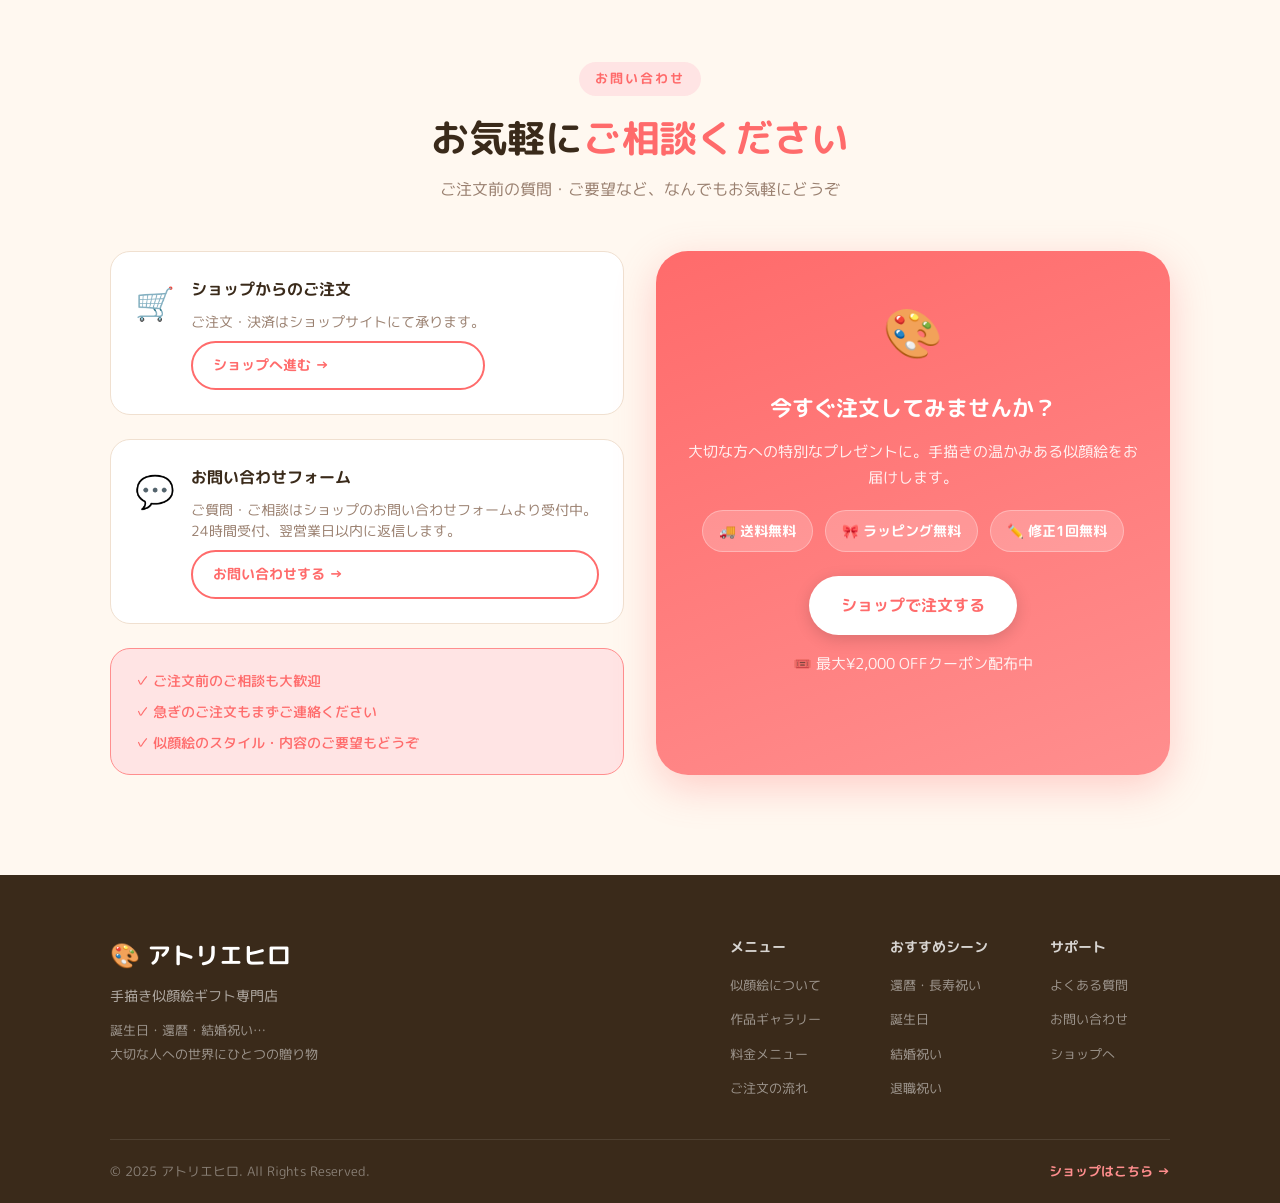
==== commit 548a6eb5: "Add files via upload" ====
--- a/index.html
+++ b/index.html
@@ -238,6 +238,11 @@
     </section>
 
 
+    <!-- ===== IMAGE TICKER ===== -->
+    <div class="image-ticker-wrap" id="imageTicker">
+        <div class="image-ticker-track" id="imageTickerTrack"></div>
+    </div>
+
     <!-- ===== MENU / PRICING ===== -->
     <section class="menu-section" id="menu">
         <div class="container">
--- a/style.css
+++ b/style.css
@@ -957,6 +957,37 @@
     margin-bottom: 16px;
 }
 
+/* ── IMAGE TICKER ────────────────────────────────── */
+.image-ticker-wrap {
+    overflow: hidden;
+    background: var(--cream);
+    padding: 20px 0;
+    border-top: 1px solid var(--border);
+    border-bottom: 1px solid var(--border);
+}
+
+.image-ticker-track {
+    display: flex;
+    gap: 12px;
+    width: max-content;
+    animation: imageTicker 20s linear infinite;
+}
+
+.image-ticker-track img {
+    width: 120px;
+    height: 120px;
+    object-fit: cover;
+    border-radius: var(--radius-sm);
+    flex-shrink: 0;
+    border: 2px solid #fff;
+    box-shadow: var(--shadow-card);
+}
+
+@keyframes imageTicker {
+    from { transform: translateX(0); }
+    to   { transform: translateX(-50%); }
+}
+
 /* ── MENU / PRICING ──────────────────────────────── */
 .menu-section {
     padding: 100px 0;
